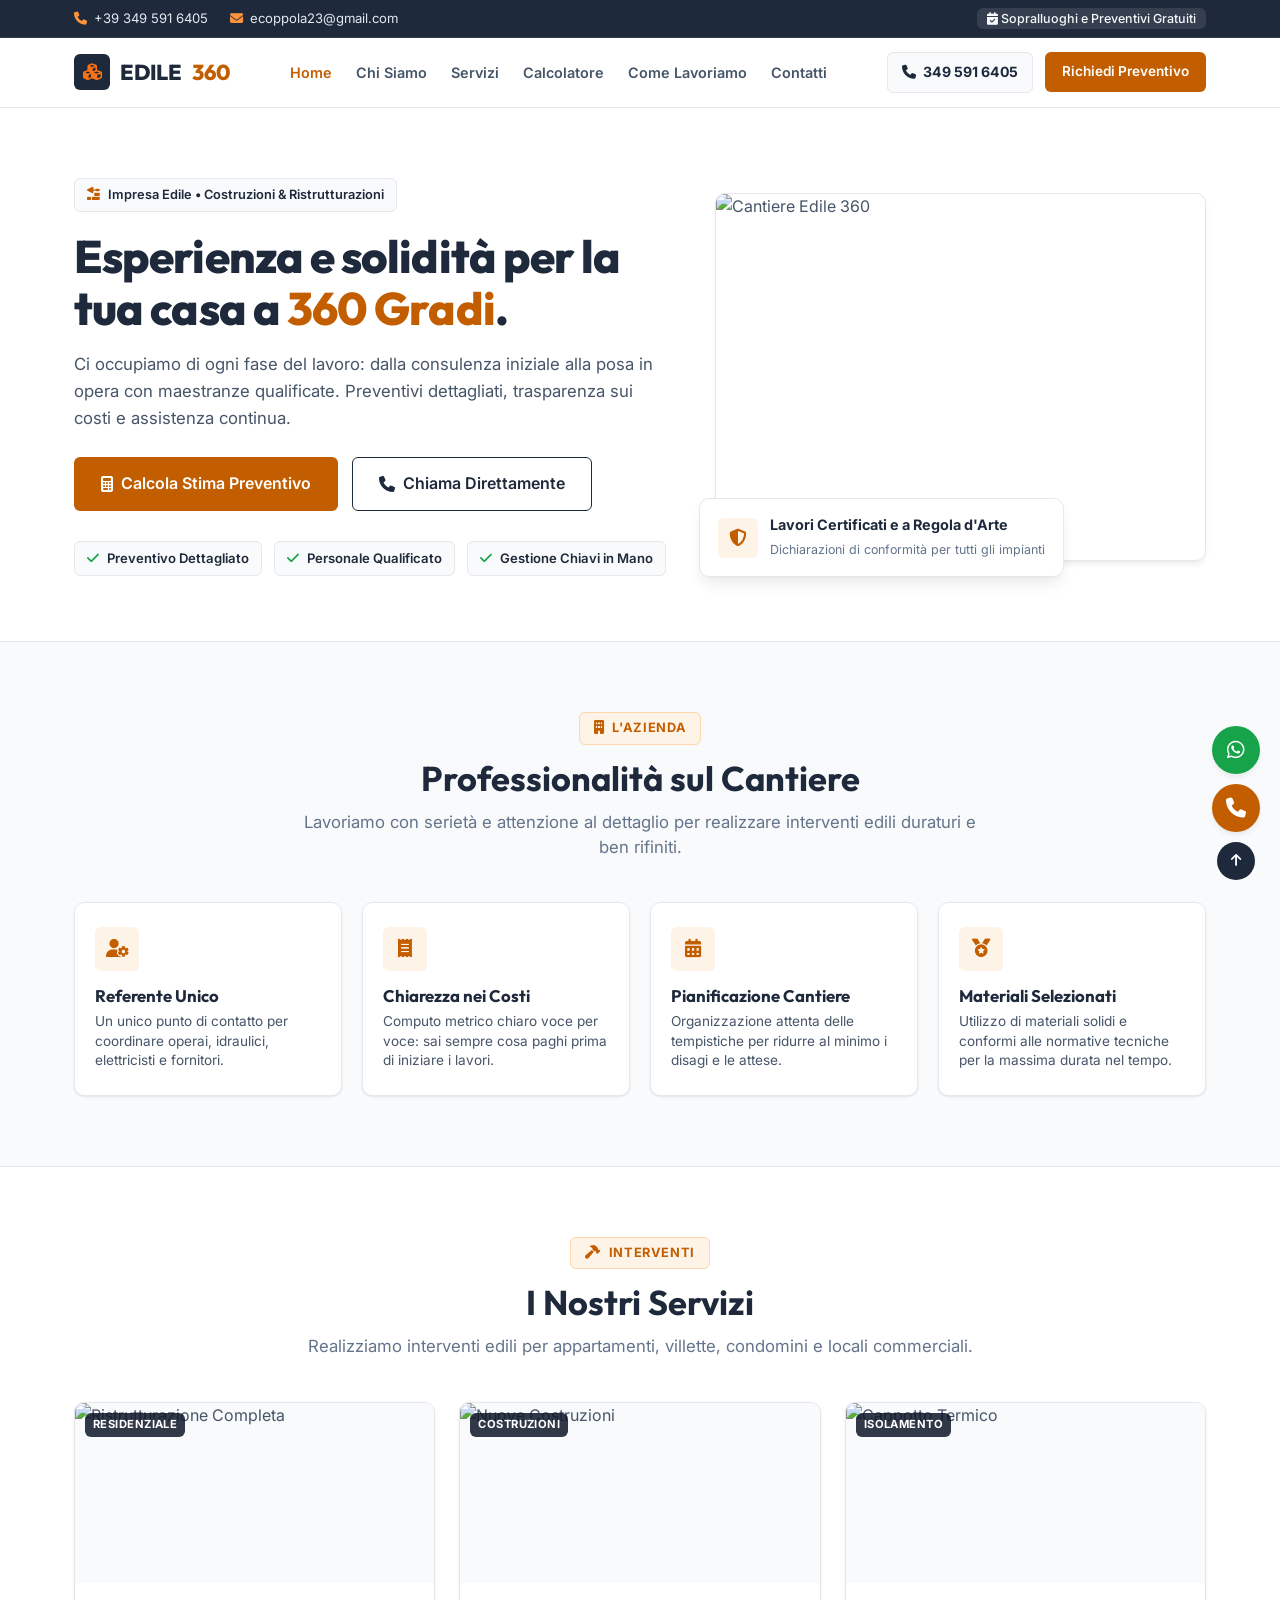
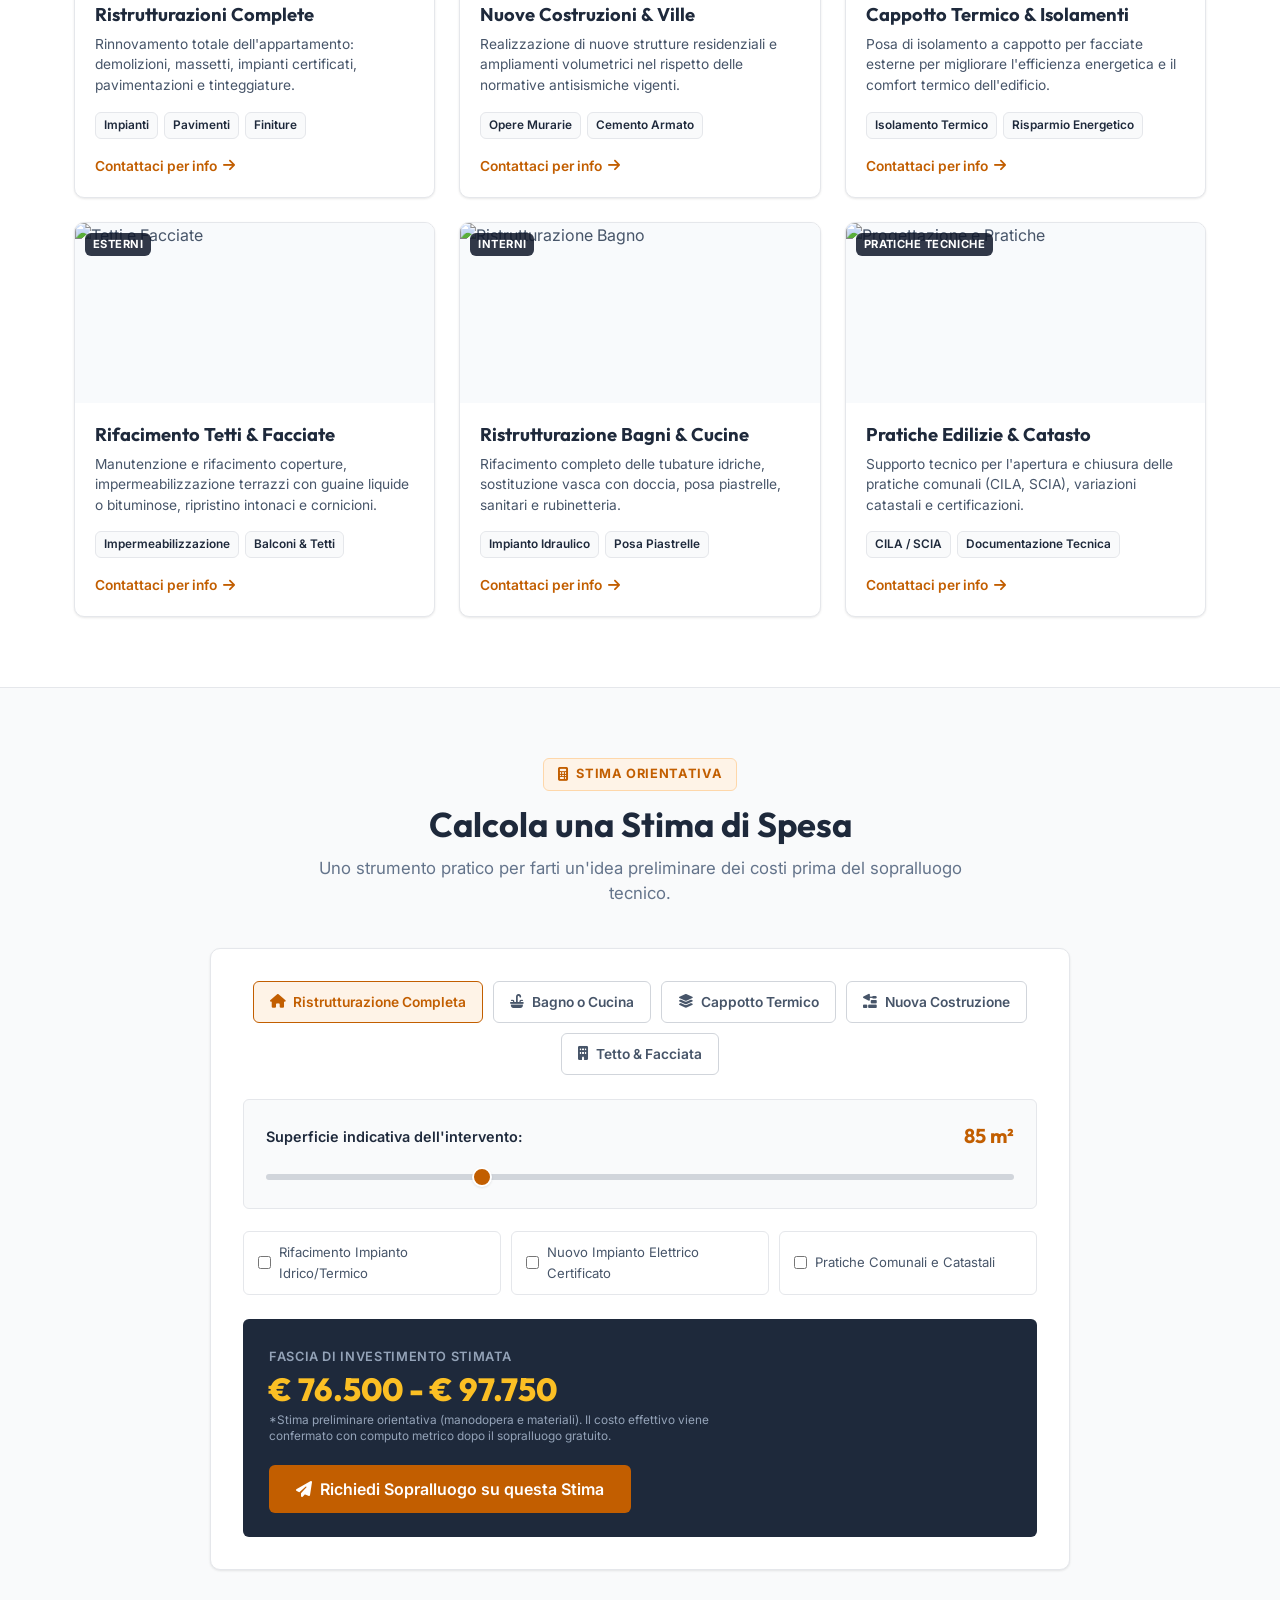
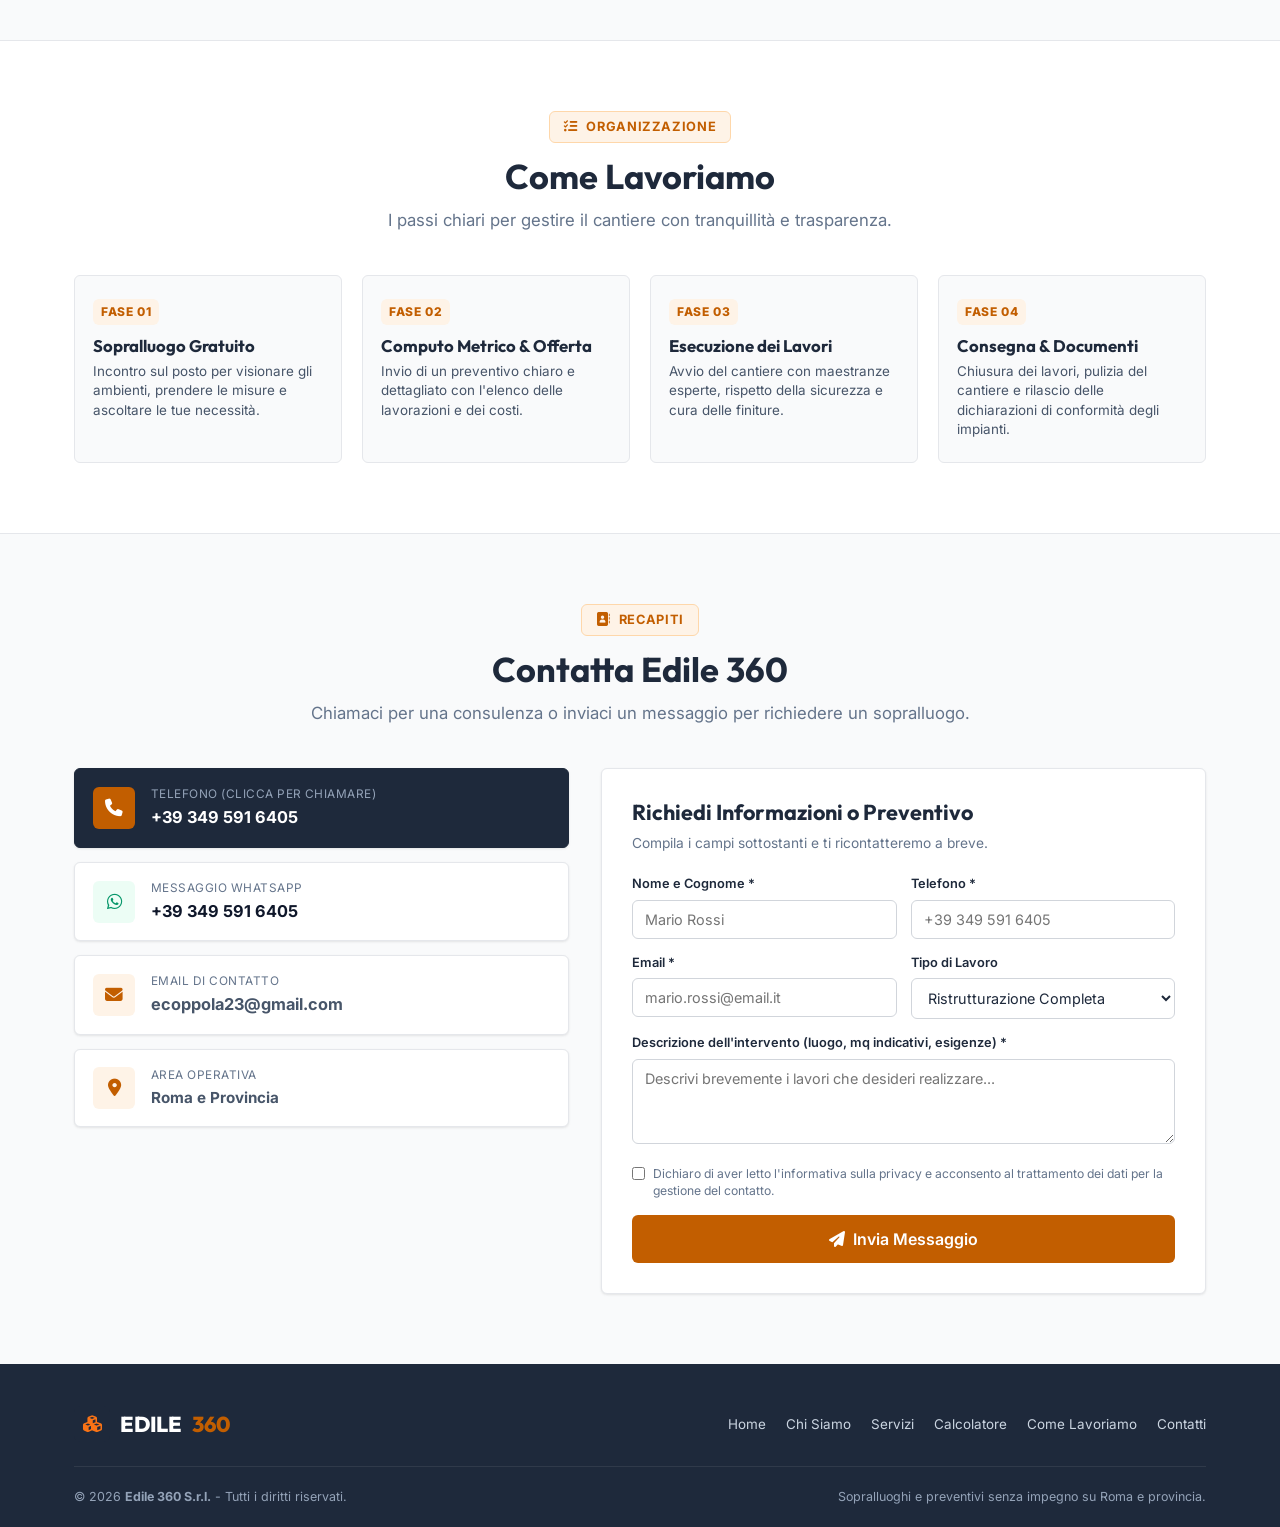
==== index.html @ dd2bc8a7 "feat(ui): update test contacts, streamline sections and ground UI style" ====
<!DOCTYPE html>
<html lang="it">
<head>
  <meta charset="UTF-8">
  <meta name="viewport" content="width=device-width, initial-scale=1.0">
  <title>Edile 360 | Impresa Edile & Ristrutturazioni</title>
  <meta name="description" content="Edile 360 è un'impresa edile specializzata in ristrutturazioni complete, nuove costruzioni ed efficientamento energetico. Preventivi chiari e sopralluoghi gratuiti.">
  <meta name="robots" content="noindex, nofollow">
  
  <!-- Open Graph -->
  <meta property="og:title" content="Edile 360 | Impresa Edile & Ristrutturazioni">
  <meta property="og:description" content="Professionalità, serietà e rispetto dei tempi per la tua casa o azienda.">
  <meta property="og:type" content="website">

  <!-- Google Fonts: Outfit & Inter -->
  <link rel="preconnect" href="https://fonts.googleapis.com">
  <link rel="preconnect" href="https://fonts.gstatic.com" crossorigin>
  <link href="https://fonts.googleapis.com/css2?family=Inter:wght@400;500;600;700&family=Outfit:wght@600;700;800&display=swap" rel="stylesheet">

  <!-- FontAwesome Icons -->
  <link rel="stylesheet" href="https://cdnjs.cloudflare.com/ajax/libs/font-awesome/6.5.1/css/all.min.css">

  <!-- Main Stylesheet -->
  <link rel="stylesheet" href="css/style.css?v=3.0">

  <!-- Favicon -->
  <link rel="icon" href="data:image/svg+xml,<svg xmlns='http://www.w3.org/2000/svg' viewBox='0 0 100 100'><circle cx='50' cy='50' r='48' fill='%231e293b'/><path d='M30 70 L50 25 L70 70 Z' fill='%23b45309'/><circle cx='50' cy='55' r='12' fill='%23ffffff'/></svg>">
</head>
<body>

  <!-- ================= TOP CONTACT BAR ================= -->
  <div class="top-bar">
    <div class="container top-bar-content">
      <div class="top-bar-links">
        <a href="tel:+393495916405" class="top-bar-item">
          <i class="fa-solid fa-phone"></i>
          <span>+39 349 591 6405</span>
        </a>
        <a href="mailto:ecoppola23@gmail.com" class="top-bar-item">
          <i class="fa-solid fa-envelope"></i>
          <span>ecoppola23@gmail.com</span>
        </a>
      </div>
      <div>
        <span class="top-bar-badge">
          <i class="fa-solid fa-calendar-check"></i> Sopralluoghi e Preventivi Gratuiti
        </span>
      </div>
    </div>
  </div>

  <!-- ================= HEADER & NAV ================= -->
  <header class="header">
    <div class="container nav-container">
      <a href="#home" class="logo">
        <div class="logo-badge">
          <i class="fa-solid fa-cubes"></i>
        </div>
        EDILE<span>360</span>
      </a>

      <nav class="nav-menu">
        <a href="#home" class="nav-link active">Home</a>
        <a href="#chi-siamo" class="nav-link">Chi Siamo</a>
        <a href="#servizi" class="nav-link">Servizi</a>
        <a href="#calcolatore" class="nav-link">Calcolatore</a>
        <a href="#processo" class="nav-link">Come Lavoriamo</a>
        <a href="#contatti" class="nav-link">Contatti</a>
      </nav>

      <div class="nav-cta-group">
        <a href="tel:+393495916405" class="nav-phone-chip">
          <i class="fa-solid fa-phone"></i> 349 591 6405
        </a>
        <a href="#contatti" class="btn btn-primary btn-sm">
          Richiedi Preventivo
        </a>
      </div>

      <button class="mobile-toggle" aria-label="Apri Menu">
        <i class="fa-solid fa-bars"></i>
      </button>
    </div>
  </header>

  <main id="home">
    <!-- ================= HERO SECTION ================= -->
    <section class="hero">
      <div class="container">
        <div class="hero-grid">
          <div class="hero-content">
            <div class="hero-tag">
              <i class="fa-solid fa-trowel-bricks"></i>
              <span>Impresa Edile • Costruzioni & Ristrutturazioni</span>
            </div>
            
            <h1 class="hero-title">
              Esperienza e solidità per la tua casa a <span class="highlight">360 Gradi</span>.
            </h1>
            
            <p class="hero-description">
              Ci occupiamo di ogni fase del lavoro: dalla consulenza iniziale alla posa in opera con maestranze qualificate. Preventivi dettagliati, trasparenza sui costi e assistenza continua.
            </p>

            <div class="hero-actions">
              <a href="#calcolatore" class="btn btn-primary btn-lg">
                <i class="fa-solid fa-calculator"></i> Calcola Stima Preventivo
              </a>
              <a href="tel:+393495916405" class="btn btn-outline-dark btn-lg">
                <i class="fa-solid fa-phone"></i> Chiama Direttamente
              </a>
            </div>

            <div class="hero-pills">
              <div class="hero-pill-item">
                <i class="fa-solid fa-check"></i>
                <span>Preventivo Dettagliato</span>
              </div>
              <div class="hero-pill-item">
                <i class="fa-solid fa-check"></i>
                <span>Personale Qualificato</span>
              </div>
              <div class="hero-pill-item">
                <i class="fa-solid fa-check"></i>
                <span>Gestione Chiavi in Mano</span>
              </div>
            </div>
          </div>

          <!-- Hero Image Side -->
          <div class="hero-visual-card">
            <div class="hero-image-wrapper">
              <img src="https://images.unsplash.com/photo-1600585154340-be6161a56a0c?q=80&w=900&auto=format&fit=crop" alt="Cantiere Edile 360" class="hero-image">
            </div>
            <div class="hero-floating-card">
              <div class="floating-icon">
                <i class="fa-solid fa-shield-halved"></i>
              </div>
              <div class="floating-text">
                <strong>Lavori Certificati e a Regola d'Arte</strong>
                <span>Dichiarazioni di conformità per tutti gli impianti</span>
              </div>
            </div>
          </div>
        </div>
      </div>
    </section>

    <!-- ================= CHI SIAMO ================= -->
    <section id="chi-siamo" class="section-padding about">
      <div class="container">
        <div class="section-header">
          <div class="badge-chip"><i class="fa-solid fa-building"></i> L'Azienda</div>
          <h2 class="section-title">Professionalità sul Cantiere</h2>
          <p class="section-subtitle">Lavoriamo con serietà e attenzione al dettaglio per realizzare interventi edili duraturi e ben rifiniti.</p>
        </div>

        <div class="about-features-grid">
          <div class="about-pill-card">
            <div class="about-pill-icon">
              <i class="fa-solid fa-user-gear"></i>
            </div>
            <h3>Referente Unico</h3>
            <p>Un unico punto di contatto per coordinare operai, idraulici, elettricisti e fornitori.</p>
          </div>

          <div class="about-pill-card">
            <div class="about-pill-icon">
              <i class="fa-solid fa-receipt"></i>
            </div>
            <h3>Chiarezza nei Costi</h3>
            <p>Computo metrico chiaro voce per voce: sai sempre cosa paghi prima di iniziare i lavori.</p>
          </div>

          <div class="about-pill-card">
            <div class="about-pill-icon">
              <i class="fa-solid fa-calendar-days"></i>
            </div>
            <h3>Pianificazione Cantiere</h3>
            <p>Organizzazione attenta delle tempistiche per ridurre al minimo i disagi e le attese.</p>
          </div>

          <div class="about-pill-card">
            <div class="about-pill-icon">
              <i class="fa-solid fa-medal"></i>
            </div>
            <h3>Materiali Selezionati</h3>
            <p>Utilizzo di materiali solidi e conformi alle normative tecniche per la massima durata nel tempo.</p>
          </div>
        </div>
      </div>
    </section>

    <!-- ================= SERVICES ================= -->
    <section id="servizi" class="section-padding services">
      <div class="container">
        <div class="section-header">
          <div class="badge-chip"><i class="fa-solid fa-hammer"></i> Interventi</div>
          <h2 class="section-title">I Nostri Servizi</h2>
          <p class="section-subtitle">Realizziamo interventi edili per appartamenti, villette, condomini e locali commerciali.</p>
        </div>

        <div class="services-grid">
          <!-- 1 -->
          <div class="service-card-fresh">
            <div class="service-card-image">
              <img src="https://images.unsplash.com/photo-1600585154340-be6161a56a0c?q=80&w=700&auto=format&fit=crop" alt="Ristrutturazione Completa">
              <span class="service-chip-floating">Residenziale</span>
            </div>
            <div class="service-card-body">
              <div>
                <h3>Ristrutturazioni Complete</h3>
                <p>Rinnovamento totale dell'appartamento: demolizioni, massetti, impianti certificati, pavimentazioni e tinteggiature.</p>
                <div class="service-tags-row">
                  <span class="service-mini-tag">Impianti</span>
                  <span class="service-mini-tag">Pavimenti</span>
                  <span class="service-mini-tag">Finiture</span>
                </div>
              </div>
              <a href="#contatti" class="service-action-link">Contattaci per info <i class="fa-solid fa-arrow-right"></i></a>
            </div>
          </div>

          <!-- 2 -->
          <div class="service-card-fresh">
            <div class="service-card-image">
              <img src="https://images.unsplash.com/photo-1541888946425-d0fbb18086f6?q=80&w=700&auto=format&fit=crop" alt="Nuove Costruzioni">
              <span class="service-chip-floating">Costruzioni</span>
            </div>
            <div class="service-card-body">
              <div>
                <h3>Nuove Costruzioni & Ville</h3>
                <p>Realizzazione di nuove strutture residenziali e ampliamenti volumetrici nel rispetto delle normative antisismiche vigenti.</p>
                <div class="service-tags-row">
                  <span class="service-mini-tag">Opere Murarie</span>
                  <span class="service-mini-tag">Cemento Armato</span>
                </div>
              </div>
              <a href="#contatti" class="service-action-link">Contattaci per info <i class="fa-solid fa-arrow-right"></i></a>
            </div>
          </div>

          <!-- 3 -->
          <div class="service-card-fresh">
            <div class="service-card-image">
              <img src="https://images.unsplash.com/photo-1513694203232-719a280e022f?q=80&w=700&auto=format&fit=crop" alt="Cappotto Termico">
              <span class="service-chip-floating">Isolamento</span>
            </div>
            <div class="service-card-body">
              <div>
                <h3>Cappotto Termico & Isolamenti</h3>
                <p>Posa di isolamento a cappotto per facciate esterne per migliorare l'efficienza energetica e il comfort termico dell'edificio.</p>
                <div class="service-tags-row">
                  <span class="service-mini-tag">Isolamento Termico</span>
                  <span class="service-mini-tag">Risparmio Energetico</span>
                </div>
              </div>
              <a href="#contatti" class="service-action-link">Contattaci per info <i class="fa-solid fa-arrow-right"></i></a>
            </div>
          </div>

          <!-- 4 -->
          <div class="service-card-fresh">
            <div class="service-card-image">
              <img src="https://images.unsplash.com/photo-1628744448840-55bdb2497bd4?q=80&w=700&auto=format&fit=crop" alt="Tetti e Facciate">
              <span class="service-chip-floating">Esterni</span>
            </div>
            <div class="service-card-body">
              <div>
                <h3>Rifacimento Tetti & Facciate</h3>
                <p>Manutenzione e rifacimento coperture, impermeabilizzazione terrazzi con guaine liquide o bituminose, ripristino intonaci e cornicioni.</p>
                <div class="service-tags-row">
                  <span class="service-mini-tag">Impermeabilizzazione</span>
                  <span class="service-mini-tag">Balconi & Tetti</span>
                </div>
              </div>
              <a href="#contatti" class="service-action-link">Contattaci per info <i class="fa-solid fa-arrow-right"></i></a>
            </div>
          </div>

          <!-- 5 -->
          <div class="service-card-fresh">
            <div class="service-card-image">
              <img src="https://images.unsplash.com/photo-1584622650111-993a426fbf0a?q=80&w=700&auto=format&fit=crop" alt="Ristrutturazione Bagno">
              <span class="service-chip-floating">Interni</span>
            </div>
            <div class="service-card-body">
              <div>
                <h3>Ristrutturazione Bagni & Cucine</h3>
                <p>Rifacimento completo delle tubature idriche, sostituzione vasca con doccia, posa piastrelle, sanitari e rubinetteria.</p>
                <div class="service-tags-row">
                  <span class="service-mini-tag">Impianto Idraulico</span>
                  <span class="service-mini-tag">Posa Piastrelle</span>
                </div>
              </div>
              <a href="#contatti" class="service-action-link">Contattaci per info <i class="fa-solid fa-arrow-right"></i></a>
            </div>
          </div>

          <!-- 6 -->
          <div class="service-card-fresh">
            <div class="service-card-image">
              <img src="https://images.unsplash.com/photo-1503387762-592deb58ef4e?q=80&w=700&auto=format&fit=crop" alt="Progettazione e Pratiche">
              <span class="service-chip-floating">Pratiche Tecniche</span>
            </div>
            <div class="service-card-body">
              <div>
                <h3>Pratiche Edilizie & Catasto</h3>
                <p>Supporto tecnico per l'apertura e chiusura delle pratiche comunali (CILA, SCIA), variazioni catastali e certificazioni.</p>
                <div class="service-tags-row">
                  <span class="service-mini-tag">CILA / SCIA</span>
                  <span class="service-mini-tag">Documentazione Tecnica</span>
                </div>
              </div>
              <a href="#contatti" class="service-action-link">Contattaci per info <i class="fa-solid fa-arrow-right"></i></a>
            </div>
          </div>
        </div>
      </div>
    </section>

    <!-- ================= CALCULATOR ================= -->
    <section id="calcolatore" class="section-padding calculator-section">
      <div class="container">
        <div class="section-header">
          <div class="badge-chip"><i class="fa-solid fa-calculator"></i> Stima Orientativa</div>
          <h2 class="section-title">Calcola una Stima di Spesa</h2>
          <p class="section-subtitle">Uno strumento pratico per farti un'idea preliminare dei costi prima del sopralluogo tecnico.</p>
        </div>

        <div class="calc-fresh-container">
          <!-- Type of project -->
          <div class="calc-options-pills">
            <label class="calc-pill-label selected">
              <input type="radio" name="calc-service" value="ristrutturazione-totale" checked>
              <i class="fa-solid fa-house"></i> Ristrutturazione Completa
            </label>
            <label class="calc-pill-label">
              <input type="radio" name="calc-service" value="bagno-cucina">
              <i class="fa-solid fa-sink"></i> Bagno o Cucina
            </label>
            <label class="calc-pill-label">
              <input type="radio" name="calc-service" value="cappotto-termico">
              <i class="fa-solid fa-layer-group"></i> Cappotto Termico
            </label>
            <label class="calc-pill-label">
              <input type="radio" name="calc-service" value="nuova-costruzione">
              <i class="fa-solid fa-trowel-bricks"></i> Nuova Costruzione
            </label>
            <label class="calc-pill-label">
              <input type="radio" name="calc-service" value="tetto-facciata">
              <i class="fa-solid fa-building"></i> Tetto & Facciata
            </label>
          </div>

          <!-- Mq Slider -->
          <div class="calc-slider-card">
            <div class="calc-slider-top">
              <span>Superficie indicativa dell'intervento:</span>
              <strong id="mq-value">85 m²</strong>
            </div>
            <input type="range" id="calc-mq" class="range-slider" min="20" max="250" value="85" step="5">
          </div>

          <!-- Extra Options -->
          <div class="calc-extras-bar">
            <label class="calc-extra-chip">
              <input type="checkbox" class="calc-extra-checkbox" data-cost="2500">
              <span>Rifacimento Impianto Idrico/Termico</span>
            </label>
            <label class="calc-extra-chip">
              <input type="checkbox" class="calc-extra-checkbox" data-cost="2000">
              <span>Nuovo Impianto Elettrico Certificato</span>
            </label>
            <label class="calc-extra-chip">
              <input type="checkbox" class="calc-extra-checkbox" data-cost="1500">
              <span>Pratiche Comunali e Catastali</span>
            </label>
          </div>

          <!-- Result Bar -->
          <div class="calc-estimate-result-box">
            <div class="calc-estimate-left">
              <span class="est-label">Fascia di investimento stimata</span>
              <div class="est-price" id="calc-price-result">€ 76.500 - € 97.750</div>
              <span class="est-sub">*Stima preliminare orientativa (manodopera e materiali). Il costo effettivo viene confermato con computo metrico dopo il sopralluogo gratuito.</span>
            </div>
            <button id="calc-apply-btn" class="btn btn-primary btn-lg">
              <i class="fa-solid fa-paper-plane"></i> Richiedi Sopralluogo su questa Stima
            </button>
          </div>
        </div>
      </div>
    </section>

    <!-- ================= COME LAVORIAMO ================= -->
    <section id="processo" class="section-padding process-compact">
      <div class="container">
        <div class="section-header">
          <div class="badge-chip"><i class="fa-solid fa-list-check"></i> Organizzazione</div>
          <h2 class="section-title">Come Lavoriamo</h2>
          <p class="section-subtitle">I passi chiari per gestire il cantiere con tranquillità e trasparenza.</p>
        </div>

        <div class="process-steps-row">
          <div class="step-card">
            <span class="step-number-badge">Fase 01</span>
            <h4>Sopralluogo Gratuito</h4>
            <p>Incontro sul posto per visionare gli ambienti, prendere le misure e ascoltare le tue necessità.</p>
          </div>

          <div class="step-card">
            <span class="step-number-badge">Fase 02</span>
            <h4>Computo Metrico & Offerta</h4>
            <p>Invio di un preventivo chiaro e dettagliato con l'elenco delle lavorazioni e dei costi.</p>
          </div>

          <div class="step-card">
            <span class="step-number-badge">Fase 03</span>
            <h4>Esecuzione dei Lavori</h4>
            <p>Avvio del cantiere con maestranze esperte, rispetto della sicurezza e cura delle finiture.</p>
          </div>

          <div class="step-card">
            <span class="step-number-badge">Fase 04</span>
            <h4>Consegna & Documenti</h4>
            <p>Chiusura dei lavori, pulizia del cantiere e rilascio delle dichiarazioni di conformità degli impianti.</p>
          </div>
        </div>
      </div>
    </section>

    <!-- ================= CONTACT SECTION ================= -->
    <section id="contatti" class="section-padding contact-section">
      <div class="container">
        <div class="section-header">
          <div class="badge-chip"><i class="fa-solid fa-address-book"></i> Recapiti</div>
          <h2 class="section-title">Contatta Edile 360</h2>
          <p class="section-subtitle">Chiamaci per una consulenza o inviaci un messaggio per richiedere un sopralluogo.</p>
        </div>

        <div class="contact-layout-fresh">
          <!-- Fast Actions -->
          <div class="contact-fast-cards">
            <!-- Call -->
            <a href="tel:+393495916405" class="fast-card featured-call">
              <div class="fast-card-icon">
                <i class="fa-solid fa-phone"></i>
              </div>
              <div class="fast-card-info">
                <span class="label">Telefono (Clicca per chiamare)</span>
                <span class="val">+39 349 591 6405</span>
              </div>
            </a>

            <!-- WhatsApp -->
            <a href="https://wa.me/393495916405?text=Salve%20Edile%20360,%20vorrei%20informazioni%20per%20un%20preventivo" target="_blank" rel="noopener" class="fast-card">
              <div class="fast-card-icon" style="background: #ecfdf5; color: #059669;">
                <i class="fa-brands fa-whatsapp"></i>
              </div>
              <div class="fast-card-info">
                <span class="label">Messaggio WhatsApp</span>
                <span class="val" style="color: #0f172a;">+39 349 591 6405</span>
              </div>
            </a>

            <!-- Email -->
            <a href="mailto:ecoppola23@gmail.com" class="fast-card">
              <div class="fast-card-icon">
                <i class="fa-solid fa-envelope"></i>
              </div>
              <div class="fast-card-info">
                <span class="label">Email di Contatto</span>
                <span class="val">ecoppola23@gmail.com</span>
              </div>
            </a>

            <!-- Location -->
            <div class="fast-card">
              <div class="fast-card-icon">
                <i class="fa-solid fa-location-dot"></i>
              </div>
              <div class="fast-card-info">
                <span class="label">Area Operativa</span>
                <span class="val" style="font-size: 0.95rem;">Roma e Provincia</span>
              </div>
            </div>
          </div>

          <!-- Clean Form -->
          <div class="contact-form-fresh">
            <h3>Richiedi Informazioni o Preventivo</h3>
            <p>Compila i campi sottostanti e ti ricontatteremo a breve.</p>

            <form id="main-contact-form">
              <div class="form-row-2">
                <div class="form-group-clean">
                  <label for="contact-name">Nome e Cognome *</label>
                  <input type="text" id="contact-name" class="form-input-clean" placeholder="Mario Rossi" required>
                </div>
                <div class="form-group-clean">
                  <label for="contact-phone">Telefono *</label>
                  <input type="tel" id="contact-phone" class="form-input-clean" placeholder="+39 349 591 6405" required>
                </div>
              </div>

              <div class="form-row-2">
                <div class="form-group-clean">
                  <label for="contact-email">Email *</label>
                  <input type="email" id="contact-email" class="form-input-clean" placeholder="mario.rossi@email.it" required>
                </div>
                <div class="form-group-clean">
                  <label for="contact-service">Tipo di Lavoro</label>
                  <select id="contact-service" class="form-input-clean">
                    <option value="Ristrutturazione Completa">Ristrutturazione Completa</option>
                    <option value="Nuova Costruzione">Nuova Costruzione / Villa</option>
                    <option value="Cappotto Termico">Cappotto Termico</option>
                    <option value="Tetto e Facciata">Tetto e Facciata</option>
                    <option value="Bagno o Cucina">Bagno o Cucina</option>
                    <option value="Altro">Altro Intervento</option>
                  </select>
                </div>
              </div>

              <div class="form-group-clean">
                <label for="contact-message">Descrizione dell'intervento (luogo, mq indicativi, esigenze) *</label>
                <textarea id="contact-message" class="form-input-clean" rows="3" placeholder="Descrivi brevemente i lavori che desideri realizzare..." required></textarea>
              </div>

              <label class="privacy-check-label">
                <input type="checkbox" id="contact-privacy" required>
                <span>Dichiaro di aver letto l'informativa sulla privacy e acconsento al trattamento dei dati per la gestione del contatto.</span>
              </label>

              <button type="submit" class="btn btn-primary btn-lg btn-block">
                <i class="fa-solid fa-paper-plane"></i> Invia Messaggio
              </button>
            </form>
          </div>
        </div>
      </div>
    </section>
  </main>

  <!-- ================= FOOTER ================= -->
  <footer class="footer-fresh">
    <div class="container">
      <div class="footer-top-row">
        <a href="#home" class="logo" style="color: #ffffff;">
          <div class="logo-badge">
            <i class="fa-solid fa-cubes"></i>
          </div>
          EDILE<span>360</span>
        </a>

        <div class="footer-nav-links">
          <a href="#home">Home</a>
          <a href="#chi-siamo">Chi Siamo</a>
          <a href="#servizi">Servizi</a>
          <a href="#calcolatore">Calcolatore</a>
          <a href="#processo">Come Lavoriamo</a>
          <a href="#contatti">Contatti</a>
        </div>
      </div>

      <div class="footer-bottom-row">
        <span>&copy; 2026 <strong>Edile 360 S.r.l.</strong> - Tutti i diritti riservati.</span>
        <span>Sopralluoghi e preventivi senza impegno su Roma e provincia.</span>
      </div>
    </div>
  </footer>

  <!-- ================= FLOATING ACTION BUTTONS ================= -->
  <div class="floating-actions">
    <a href="https://wa.me/393495916405?text=Salve%20Edile%20360,%20vorrei%20richiedere%20un%20preventivo" target="_blank" rel="noopener" class="floating-btn floating-whatsapp" title="Contattaci su WhatsApp">
      <i class="fa-brands fa-whatsapp"></i>
    </a>
    <a href="tel:+393495916405" class="floating-btn floating-phone" title="Chiama Ora">
      <i class="fa-solid fa-phone"></i>
    </a>
    <button class="scroll-to-top" title="Torna in cima" aria-label="Torna in cima">
      <i class="fa-solid fa-arrow-up"></i>
    </button>
  </div>

  <!-- Toast Notification -->
  <div id="toast-notification" class="toast-notification">
    <i class="fa-solid fa-circle-check toast-icon"></i>
    <span class="toast-text">Richiesta inviata con successo!</span>
  </div>

  <!-- Main JS -->
  <script src="js/main.js?v=3.0"></script>
</body>
</html>
---- css/style.css ----
/* ==========================================================================
   EDILE 360 - AUTENTICO, SOLIDO & PROFESSIONALE (IMPRESA EDILE)
   ========================================================================== */

/* --- VARIABILI & TEMA CONCRETO --- */
:root {
  --primary: #c25e00; /* Terracotta / Arancio mattone edile solido */
  --primary-hover: #9a4900;
  --primary-light: #fef3e7;
  --primary-border: #fed7aa;

  --secondary: #1e293b; /* Antracite / Grafite profondo */
  --secondary-light: #334155;
  --secondary-subtle: #f8fafc;

  --bg-page: #f9fafb; /* Fondo grigio chiaro architettonico caldo */
  --bg-card: #ffffff;

  --border-light: #e5e7eb;
  --border-medium: #d1d5db;

  --text-main: #0f172a;
  --text-body: #475569;
  --text-muted: #64748b;
  --text-white: #ffffff;

  --shadow-sm: 0 1px 3px rgba(0, 0, 0, 0.06), 0 1px 2px rgba(0, 0, 0, 0.04);
  --shadow-md: 0 4px 6px -1px rgba(0, 0, 0, 0.07), 0 2px 4px -2px rgba(0, 0, 0, 0.04);
  --shadow-lg: 0 10px 15px -3px rgba(0, 0, 0, 0.08), 0 4px 6px -4px rgba(0, 0, 0, 0.03);

  --radius-sm: 6px;
  --radius-md: 10px;
  --radius-lg: 14px;
  --radius-full: 9999px;

  --transition-fast: 0.15s ease-in-out;
  --transition-normal: 0.25s ease-in-out;

  --font-heading: 'Outfit', -apple-system, BlinkMacSystemFont, 'Segoe UI', sans-serif;
  --font-body: 'Inter', -apple-system, BlinkMacSystemFont, 'Segoe UI', sans-serif;
}

/* --- RESET & BASE --- */
*, *::before, *::after {
  margin: 0;
  padding: 0;
  box-sizing: border-box;
  -webkit-tap-highlight-color: transparent;
}

html {
  scroll-behavior: smooth;
  font-size: 16px;
}

body {
  font-family: var(--font-body);
  color: var(--text-body);
  background-color: var(--bg-page);
  line-height: 1.6;
  overflow-x: hidden;
  -webkit-font-smoothing: antialiased;
}

img {
  max-width: 100%;
  height: auto;
  display: block;
}

a {
  text-decoration: none;
  color: inherit;
  transition: all var(--transition-fast);
}

ul {
  list-style: none;
}

button, input, select, textarea {
  font-family: inherit;
  font-size: inherit;
}

.container {
  width: 100%;
  max-width: 1180px;
  margin: 0 auto;
  padding: 0 24px;
}

.section-padding {
  padding: 70px 0;
}

/* --- TIPOGRAFIA SOLIDA --- */
h1, h2, h3, h4, h5, h6 {
  font-family: var(--font-heading);
  font-weight: 700;
  color: var(--secondary);
  line-height: 1.25;
}

.section-header {
  text-align: center;
  max-width: 680px;
  margin: 0 auto 42px;
}

.badge-chip {
  display: inline-flex;
  align-items: center;
  gap: 8px;
  padding: 5px 14px;
  background: var(--primary-light);
  color: var(--primary);
  font-size: 0.8rem;
  font-weight: 700;
  letter-spacing: 0.05em;
  text-transform: uppercase;
  border-radius: var(--radius-sm);
  border: 1px solid var(--primary-border);
  margin-bottom: 12px;
}

.badge-chip i {
  font-size: 0.85rem;
}

.section-title {
  font-size: 2.15rem;
  margin-bottom: 10px;
  color: var(--secondary);
}

.section-subtitle {
  font-size: 1.05rem;
  color: var(--text-muted);
  line-height: 1.5;
}

.highlight {
  color: var(--primary);
}

/* --- PULSANTI SANI E CONCRETI --- */
.btn {
  display: inline-flex;
  align-items: center;
  justify-content: center;
  gap: 8px;
  padding: 12px 22px;
  font-size: 0.95rem;
  font-weight: 600;
  border-radius: var(--radius-sm);
  border: 1px solid transparent;
  cursor: pointer;
  transition: all var(--transition-fast);
}

.btn-primary {
  background-color: var(--primary);
  color: #ffffff;
}

.btn-primary:hover {
  background-color: var(--primary-hover);
  color: #ffffff;
}

.btn-outline-dark {
  background-color: transparent;
  color: var(--secondary);
  border-color: var(--secondary);
}

.btn-outline-dark:hover {
  background-color: var(--secondary);
  color: #ffffff;
}

.btn-sm {
  padding: 8px 16px;
  font-size: 0.85rem;
}

.btn-lg {
  padding: 13px 26px;
  font-size: 1rem;
}

.btn-block {
  width: 100%;
}

/* ==========================================================================
   TOP BAR & HEADER
   ========================================================================== */
.top-bar {
  background-color: var(--secondary);
  color: #cbd5e1;
  font-size: 0.82rem;
  padding: 8px 0;
  border-bottom: 1px solid rgba(255, 255, 255, 0.08);
}

.top-bar-content {
  display: flex;
  justify-content: space-between;
  align-items: center;
  flex-wrap: wrap;
  gap: 12px;
}

.top-bar-links {
  display: flex;
  align-items: center;
  gap: 22px;
}

.top-bar-item {
  display: inline-flex;
  align-items: center;
  gap: 7px;
  color: #e2e8f0;
}

.top-bar-item i {
  color: #fb923c;
}

.top-bar-item:hover {
  color: #ffffff;
}

.top-bar-badge {
  background: rgba(255, 255, 255, 0.1);
  color: #f8fafc;
  padding: 3px 10px;
  border-radius: var(--radius-sm);
  font-weight: 500;
  font-size: 0.78rem;
}

/* Header */
.header {
  position: sticky;
  top: 0;
  left: 0;
  width: 100%;
  background: #ffffff;
  border-bottom: 1px solid var(--border-light);
  z-index: 1000;
  transition: box-shadow var(--transition-fast);
}

.header.scrolled {
  box-shadow: var(--shadow-md);
}

.nav-container {
  display: flex;
  align-items: center;
  justify-content: space-between;
  padding: 14px 24px;
}

/* Logo */
.logo {
  display: flex;
  align-items: center;
  gap: 10px;
  font-family: var(--font-heading);
  font-size: 1.35rem;
  font-weight: 800;
  color: var(--secondary);
  letter-spacing: -0.01em;
}

.logo-badge {
  width: 36px;
  height: 36px;
  background-color: var(--secondary);
  border-radius: var(--radius-sm);
  display: flex;
  align-items: center;
  justify-content: center;
  color: #f97316;
  font-size: 1.05rem;
}

.logo span {
  color: var(--primary);
}

/* Nav Menu */
.nav-menu {
  display: flex;
  align-items: center;
  gap: 24px;
}

.nav-link {
  font-weight: 600;
  color: var(--text-body);
  font-size: 0.9rem;
  padding: 6px 0;
  position: relative;
}

.nav-link:hover, .nav-link.active {
  color: var(--primary);
}

.nav-cta-group {
  display: flex;
  align-items: center;
  gap: 12px;
}

.nav-phone-chip {
  display: flex;
  align-items: center;
  gap: 7px;
  padding: 8px 14px;
  background: var(--secondary-subtle);
  color: var(--secondary);
  border-radius: var(--radius-sm);
  font-size: 0.88rem;
  font-weight: 700;
  border: 1px solid var(--border-light);
}

.nav-phone-chip:hover {
  background: var(--primary-light);
  color: var(--primary);
  border-color: var(--primary-border);
}

.mobile-toggle {
  display: none;
  background: none;
  border: none;
  font-size: 1.4rem;
  color: var(--secondary);
  cursor: pointer;
  padding: 6px;
}

/* ==========================================================================
   HERO SECTION
   ========================================================================== */
.hero {
  position: relative;
  padding: 70px 0 65px;
  background-color: #ffffff;
  border-bottom: 1px solid var(--border-light);
}

.hero-grid {
  display: grid;
  grid-template-columns: 1.1fr 0.9fr;
  gap: 40px;
  align-items: center;
}

.hero-tag {
  display: inline-flex;
  align-items: center;
  gap: 8px;
  background: var(--secondary-subtle);
  padding: 6px 12px;
  border-radius: var(--radius-sm);
  font-size: 0.8rem;
  font-weight: 600;
  color: var(--secondary);
  border: 1px solid var(--border-light);
  margin-bottom: 18px;
}

.hero-tag i {
  color: var(--primary);
}

.hero-title {
  font-size: 2.85rem;
  font-weight: 800;
  letter-spacing: -0.02em;
  margin-bottom: 16px;
  color: var(--secondary);
  line-height: 1.15;
}

.hero-description {
  font-size: 1.05rem;
  color: var(--text-body);
  margin-bottom: 26px;
  line-height: 1.6;
}

.hero-actions {
  display: flex;
  align-items: center;
  gap: 14px;
  flex-wrap: wrap;
  margin-bottom: 30px;
}

/* Hero Key Metric Chips */
.hero-pills {
  display: flex;
  align-items: center;
  gap: 12px;
  flex-wrap: wrap;
}

.hero-pill-item {
  display: flex;
  align-items: center;
  gap: 8px;
  background: var(--bg-page);
  padding: 6px 12px;
  border-radius: var(--radius-sm);
  border: 1px solid var(--border-light);
  font-size: 0.82rem;
  font-weight: 600;
  color: var(--secondary);
}

.hero-pill-item i {
  color: #16a34a;
  font-size: 0.85rem;
}

/* Hero Visual Side */
.hero-visual-card {
  position: relative;
}

.hero-image-wrapper {
  position: relative;
  border-radius: var(--radius-md);
  overflow: hidden;
  box-shadow: var(--shadow-md);
  border: 1px solid var(--border-light);
  aspect-ratio: 4 / 3;
}

.hero-image {
  width: 100%;
  height: 100%;
  object-fit: cover;
}

.hero-floating-card {
  position: absolute;
  bottom: -16px;
  left: -16px;
  background: #ffffff;
  padding: 14px 18px;
  border-radius: var(--radius-md);
  box-shadow: var(--shadow-lg);
  border: 1px solid var(--border-light);
  display: flex;
  align-items: center;
  gap: 12px;
}

.floating-icon {
  width: 40px;
  height: 40px;
  border-radius: var(--radius-sm);
  background: var(--primary-light);
  color: var(--primary);
  display: flex;
  align-items: center;
  justify-content: center;
  font-size: 1.1rem;
  flex-shrink: 0;
}

.floating-text strong {
  display: block;
  font-size: 0.9rem;
  color: var(--secondary);
}

.floating-text span {
  font-size: 0.78rem;
  color: var(--text-muted);
}

/* ==========================================================================
   CHI SIAMO
   ========================================================================== */
.about {
  background-color: var(--bg-page);
}

.about-features-grid {
  display: grid;
  grid-template-columns: repeat(4, 1fr);
  gap: 20px;
}

.about-pill-card {
  background: #ffffff;
  padding: 24px 20px;
  border-radius: var(--radius-md);
  border: 1px solid var(--border-light);
  box-shadow: var(--shadow-sm);
  transition: border-color var(--transition-fast);
}

.about-pill-card:hover {
  border-color: var(--primary);
}

.about-pill-icon {
  width: 44px;
  height: 44px;
  border-radius: var(--radius-sm);
  background: var(--primary-light);
  color: var(--primary);
  display: flex;
  align-items: center;
  justify-content: center;
  font-size: 1.15rem;
  margin-bottom: 14px;
}

.about-pill-card h3 {
  font-size: 1.05rem;
  margin-bottom: 6px;
  color: var(--secondary);
}

.about-pill-card p {
  font-size: 0.85rem;
  color: var(--text-body);
  line-height: 1.45;
}

/* ==========================================================================
   SERVICES
   ========================================================================== */
.services {
  background-color: #ffffff;
  border-top: 1px solid var(--border-light);
  border-bottom: 1px solid var(--border-light);
}

.services-grid {
  display: grid;
  grid-template-columns: repeat(3, 1fr);
  gap: 24px;
}

.service-card-fresh {
  background: #ffffff;
  border-radius: var(--radius-md);
  overflow: hidden;
  border: 1px solid var(--border-light);
  box-shadow: var(--shadow-sm);
  display: flex;
  flex-direction: column;
  transition: border-color var(--transition-fast), box-shadow var(--transition-fast);
}

.service-card-fresh:hover {
  border-color: var(--primary-border);
  box-shadow: var(--shadow-md);
}

.service-card-image {
  height: 180px;
  position: relative;
  overflow: hidden;
  background-color: var(--secondary-subtle);
}

.service-card-image img {
  width: 100%;
  height: 100%;
  object-fit: cover;
}

.service-chip-floating {
  position: absolute;
  top: 10px;
  left: 10px;
  background: rgba(15, 23, 42, 0.85);
  color: #ffffff;
  font-size: 0.7rem;
  font-weight: 700;
  padding: 3px 8px;
  border-radius: var(--radius-sm);
  letter-spacing: 0.04em;
  text-transform: uppercase;
}

.service-card-body {
  padding: 20px;
  flex-grow: 1;
  display: flex;
  flex-direction: column;
  justify-content: space-between;
}

.service-card-body h3 {
  font-size: 1.15rem;
  margin-bottom: 8px;
  color: var(--secondary);
}

.service-card-body p {
  font-size: 0.86rem;
  color: var(--text-body);
  line-height: 1.5;
  margin-bottom: 16px;
}

.service-tags-row {
  display: flex;
  flex-wrap: wrap;
  gap: 6px;
  margin-bottom: 16px;
}

.service-mini-tag {
  background: var(--bg-page);
  color: var(--secondary);
  font-size: 0.74rem;
  font-weight: 600;
  padding: 3px 8px;
  border-radius: var(--radius-sm);
  border: 1px solid var(--border-light);
}

.service-action-link {
  font-size: 0.86rem;
  font-weight: 600;
  color: var(--primary);
  display: inline-flex;
  align-items: center;
  gap: 6px;
}

.service-action-link:hover {
  color: var(--primary-hover);
  gap: 8px;
}

/* ==========================================================================
   CALCULATOR
   ========================================================================== */
.calculator-section {
  background-color: var(--bg-page);
}

.calc-fresh-container {
  max-width: 860px;
  margin: 0 auto;
  background: #ffffff;
  border: 1px solid var(--border-light);
  border-radius: var(--radius-md);
  padding: 32px;
  box-shadow: var(--shadow-sm);
}

.calc-options-pills {
  display: flex;
  gap: 10px;
  margin-bottom: 24px;
  flex-wrap: wrap;
  justify-content: center;
}

.calc-pill-label {
  padding: 9px 16px;
  border-radius: var(--radius-sm);
  background: #ffffff;
  border: 1px solid var(--border-medium);
  font-size: 0.86rem;
  font-weight: 600;
  color: var(--text-body);
  cursor: pointer;
  display: flex;
  align-items: center;
  gap: 8px;
  transition: all var(--transition-fast);
}

.calc-pill-label input {
  position: absolute;
  opacity: 0;
}

.calc-pill-label:hover {
  border-color: var(--primary);
  color: var(--secondary);
}

.calc-pill-label.selected {
  background: var(--primary-light);
  border-color: var(--primary);
  color: var(--primary);
}

.calc-slider-card {
  background: var(--bg-page);
  padding: 20px 22px;
  border-radius: var(--radius-sm);
  border: 1px solid var(--border-light);
  margin-bottom: 22px;
}

.calc-slider-top {
  display: flex;
  justify-content: space-between;
  align-items: center;
  margin-bottom: 10px;
}

.calc-slider-top span {
  font-size: 0.9rem;
  font-weight: 600;
  color: var(--secondary);
}

.calc-slider-top strong {
  font-size: 1.25rem;
  color: var(--primary);
  font-family: var(--font-heading);
}

.range-slider {
  width: 100%;
  height: 6px;
  border-radius: 3px;
  background: var(--border-medium);
  outline: none;
  -webkit-appearance: none;
  cursor: pointer;
}

.range-slider::-webkit-slider-thumb {
  -webkit-appearance: none;
  appearance: none;
  width: 20px;
  height: 20px;
  border-radius: 50%;
  background: var(--primary);
  cursor: pointer;
  border: 2px solid #ffffff;
  box-shadow: var(--shadow-sm);
}

.calc-extras-bar {
  display: flex;
  gap: 10px;
  margin-bottom: 24px;
  flex-wrap: wrap;
}

.calc-extra-chip {
  flex: 1;
  min-width: 180px;
  background: #ffffff;
  padding: 10px 14px;
  border-radius: var(--radius-sm);
  border: 1px solid var(--border-light);
  font-size: 0.82rem;
  color: var(--text-body);
  display: flex;
  align-items: center;
  gap: 8px;
  cursor: pointer;
  transition: border-color var(--transition-fast);
}

.calc-extra-chip:hover {
  border-color: var(--primary);
}

.calc-extra-chip input[type="checkbox"] {
  accent-color: var(--primary);
}

/* Result Box */
.calc-estimate-result-box {
  background: var(--secondary);
  color: #ffffff;
  padding: 24px 26px;
  border-radius: var(--radius-sm);
  display: flex;
  justify-content: space-between;
  align-items: center;
  flex-wrap: wrap;
  gap: 20px;
}

.calc-estimate-left .est-label {
  font-size: 0.8rem;
  color: #94a3b8;
  text-transform: uppercase;
  letter-spacing: 0.05em;
  font-weight: 600;
}

.calc-estimate-left .est-price {
  font-size: 2rem;
  font-weight: 800;
  color: #fbbf24;
  font-family: var(--font-heading);
  line-height: 1.1;
  margin: 4px 0;
}

.calc-estimate-left .est-sub {
  font-size: 0.74rem;
  color: #94a3b8;
  line-height: 1.4;
  display: block;
  max-width: 480px;
}

/* ==========================================================================
   COME LAVORIAMO (STEP PROGRESSIVI)
   ========================================================================== */
.process-compact {
  background: #ffffff;
  border-top: 1px solid var(--border-light);
  border-bottom: 1px solid var(--border-light);
}

.process-steps-row {
  display: grid;
  grid-template-columns: repeat(4, 1fr);
  gap: 20px;
}

.step-card {
  background: var(--bg-page);
  padding: 22px 18px;
  border-radius: var(--radius-sm);
  border: 1px solid var(--border-light);
  transition: border-color var(--transition-fast);
}

.step-card:hover {
  border-color: var(--primary-border);
}

.step-number-badge {
  font-size: 0.75rem;
  font-weight: 800;
  color: var(--primary);
  background: var(--primary-light);
  padding: 3px 8px;
  border-radius: var(--radius-sm);
  display: inline-block;
  margin-bottom: 10px;
  text-transform: uppercase;
  letter-spacing: 0.05em;
}

.step-card h4 {
  font-size: 1.05rem;
  margin-bottom: 6px;
  color: var(--secondary);
}

.step-card p {
  font-size: 0.84rem;
  color: var(--text-body);
  line-height: 1.45;
}

/* ==========================================================================
   CONTATTI
   ========================================================================== */
.contact-section {
  background-color: var(--bg-page);
}

.contact-layout-fresh {
  display: grid;
  grid-template-columns: 0.9fr 1.1fr;
  gap: 32px;
  align-items: start;
}

/* Direct Contact Boxes */
.contact-fast-cards {
  display: flex;
  flex-direction: column;
  gap: 14px;
}

.fast-card {
  background: #ffffff;
  padding: 16px 18px;
  border-radius: var(--radius-sm);
  border: 1px solid var(--border-light);
  display: flex;
  align-items: center;
  gap: 16px;
  box-shadow: var(--shadow-sm);
  transition: border-color var(--transition-fast);
}

.fast-card:hover {
  border-color: var(--primary);
}

.fast-card.featured-call {
  background-color: var(--secondary);
  color: #ffffff;
  border-color: var(--secondary);
}

.fast-card-icon {
  width: 42px;
  height: 42px;
  border-radius: var(--radius-sm);
  background: var(--primary-light);
  color: var(--primary);
  display: flex;
  align-items: center;
  justify-content: center;
  font-size: 1.1rem;
  flex-shrink: 0;
}

.fast-card.featured-call .fast-card-icon {
  background: var(--primary);
  color: #ffffff;
}

.fast-card-info .label {
  display: block;
  font-size: 0.74rem;
  text-transform: uppercase;
  letter-spacing: 0.04em;
  color: var(--text-muted);
}

.fast-card.featured-call .fast-card-info .label {
  color: #94a3b8;
}

.fast-card-info .val {
  font-size: 1.02rem;
  font-weight: 700;
}

.fast-card.featured-call .fast-card-info .val {
  color: #ffffff;
}

/* Form */
.contact-form-fresh {
  background: #ffffff;
  padding: 30px;
  border-radius: var(--radius-sm);
  border: 1px solid var(--border-light);
  box-shadow: var(--shadow-sm);
}

.contact-form-fresh h3 {
  font-size: 1.35rem;
  margin-bottom: 6px;
  color: var(--secondary);
}

.contact-form-fresh p {
  font-size: 0.86rem;
  color: var(--text-muted);
  margin-bottom: 20px;
}

.form-row-2 {
  display: grid;
  grid-template-columns: 1fr 1fr;
  gap: 14px;
}

.form-group-clean {
  margin-bottom: 14px;
}

.form-group-clean label {
  display: block;
  font-size: 0.8rem;
  font-weight: 600;
  color: var(--secondary);
  margin-bottom: 5px;
}

.form-input-clean {
  width: 100%;
  padding: 10px 12px;
  border-radius: var(--radius-sm);
  border: 1px solid var(--border-medium);
  background-color: #ffffff;
  color: var(--secondary);
  font-size: 0.9rem;
  outline: none;
  transition: border-color var(--transition-fast);
}

.form-input-clean:focus {
  border-color: var(--primary);
}

textarea.form-input-clean {
  resize: vertical;
  min-height: 85px;
}

.privacy-check-label {
  display: flex;
  align-items: flex-start;
  gap: 8px;
  font-size: 0.76rem;
  color: var(--text-muted);
  cursor: pointer;
  margin-bottom: 16px;
  line-height: 1.4;
}

.privacy-check-label input {
  margin-top: 2px;
  accent-color: var(--primary);
}

/* ==========================================================================
   FOOTER
   ========================================================================== */
.footer-fresh {
  background-color: var(--secondary);
  color: #94a3b8;
  padding: 42px 0 20px;
  font-size: 0.84rem;
}

.footer-top-row {
  display: flex;
  justify-content: space-between;
  align-items: center;
  flex-wrap: wrap;
  gap: 20px;
  padding-bottom: 24px;
  border-bottom: 1px solid rgba(255, 255, 255, 0.08);
  margin-bottom: 20px;
}

.footer-nav-links {
  display: flex;
  gap: 20px;
  flex-wrap: wrap;
}

.footer-nav-links a {
  color: #cbd5e1;
}

.footer-nav-links a:hover {
  color: #ffffff;
}

.footer-bottom-row {
  display: flex;
  justify-content: space-between;
  align-items: center;
  font-size: 0.78rem;
  flex-wrap: wrap;
  gap: 10px;
}

/* ==========================================================================
   FLOATING ACTION BUTTONS & TOAST
   ========================================================================== */
.floating-actions {
  position: fixed;
  bottom: 20px;
  right: 20px;
  display: flex;
  flex-direction: column;
  gap: 10px;
  z-index: 1500;
}

.floating-btn {
  width: 48px;
  height: 48px;
  border-radius: 50%;
  display: flex;
  align-items: center;
  justify-content: center;
  color: #ffffff;
  font-size: 1.25rem;
  box-shadow: var(--shadow-md);
  transition: transform var(--transition-fast);
}

.floating-btn:hover {
  transform: scale(1.06);
}

.floating-whatsapp {
  background-color: #16a34a;
}

.floating-phone {
  background-color: var(--primary);
}

.scroll-to-top {
  width: 38px;
  height: 38px;
  border-radius: 50%;
  background: var(--secondary);
  color: #ffffff;
  border: none;
  display: flex;
  align-items: center;
  justify-content: center;
  font-size: 0.85rem;
  cursor: pointer;
  opacity: 0;
  visibility: hidden;
  transition: all var(--transition-fast);
  align-self: center;
}

.scroll-to-top.visible {
  opacity: 1;
  visibility: visible;
}

/* Toast */
.toast-notification {
  position: fixed;
  bottom: 20px;
  right: 20px;
  background: var(--secondary);
  color: #ffffff;
  padding: 12px 18px;
  border-radius: var(--radius-sm);
  box-shadow: var(--shadow-lg);
  display: flex;
  align-items: center;
  gap: 10px;
  z-index: 2000;
  transform: translateY(80px);
  opacity: 0;
  transition: all var(--transition-normal);
  border-left: 3px solid #16a34a;
  font-size: 0.86rem;
}

.toast-notification.show {
  transform: translateY(0);
  opacity: 1;
}

.toast-icon {
  font-size: 1.1rem;
  color: #22c55e;
}

/* ==========================================================================
   RESPONSIVE (MEDIA QUERIES)
   ========================================================================== */
@media (max-width: 1024px) {
  .hero-grid {
    grid-template-columns: 1fr;
    gap: 32px;
  }
  
  .about-features-grid {
    grid-template-columns: repeat(2, 1fr);
  }
  
  .services-grid {
    grid-template-columns: repeat(2, 1fr);
  }
  
  .process-steps-row {
    grid-template-columns: repeat(2, 1fr);
  }
}

@media (max-width: 768px) {
  .section-padding {
    padding: 50px 0;
  }

  .section-title {
    font-size: 1.8rem;
  }

  .hero {
    padding: 45px 0 50px;
  }

  .hero-title {
    font-size: 2.15rem;
  }

  .hero-actions {
    flex-direction: column;
    align-items: stretch;
    width: 100%;
  }

  .hero-actions .btn {
    width: 100%;
  }

  .mobile-toggle {
    display: block;
  }

  .nav-menu {
    position: fixed;
    top: 65px;
    left: -100%;
    width: 100%;
    height: calc(100vh - 65px);
    background: #ffffff;
    flex-direction: column;
    align-items: flex-start;
    padding: 24px;
    gap: 14px;
    box-shadow: var(--shadow-lg);
    transition: left var(--transition-normal);
    overflow-y: auto;
  }

  .nav-menu.active {
    left: 0;
  }

  .nav-link {
    font-size: 1.05rem;
    width: 100%;
    padding: 10px 0;
    border-bottom: 1px solid var(--border-light);
  }

  .nav-cta-group {
    display: none;
  }

  .about-features-grid {
    grid-template-columns: 1fr;
  }

  .services-grid {
    grid-template-columns: 1fr;
  }

  .calc-fresh-container {
    padding: 20px 16px;
  }

  .calc-estimate-result-box {
    flex-direction: column;
    align-items: stretch;
    text-align: center;
  }

  .calc-estimate-result-box .btn {
    width: 100%;
  }

  .contact-layout-fresh {
    grid-template-columns: 1fr;
  }

  .contact-form-fresh {
    padding: 20px 16px;
  }

  .form-row-2 {
    grid-template-columns: 1fr;
  }

  .process-steps-row {
    grid-template-columns: 1fr;
  }

  .footer-top-row {
    flex-direction: column;
    align-items: flex-start;
    gap: 16px;
  }

  .footer-nav-links {
    flex-direction: column;
    gap: 10px;
  }

  .footer-bottom-row {
    flex-direction: column;
    align-items: flex-start;
    gap: 8px;
  }
}

@media (max-width: 480px) {
  .hero-title {
    font-size: 1.9rem;
  }

  .hero-floating-card {
    position: static;
    margin-top: 12px;
  }

  .calc-options-pills {
    flex-direction: column;
  }

  .calc-pill-label {
    width: 100%;
    justify-content: center;
  }

  .calc-extras-bar {
    flex-direction: column;
  }

  .calc-extra-chip {
    width: 100%;
  }
}
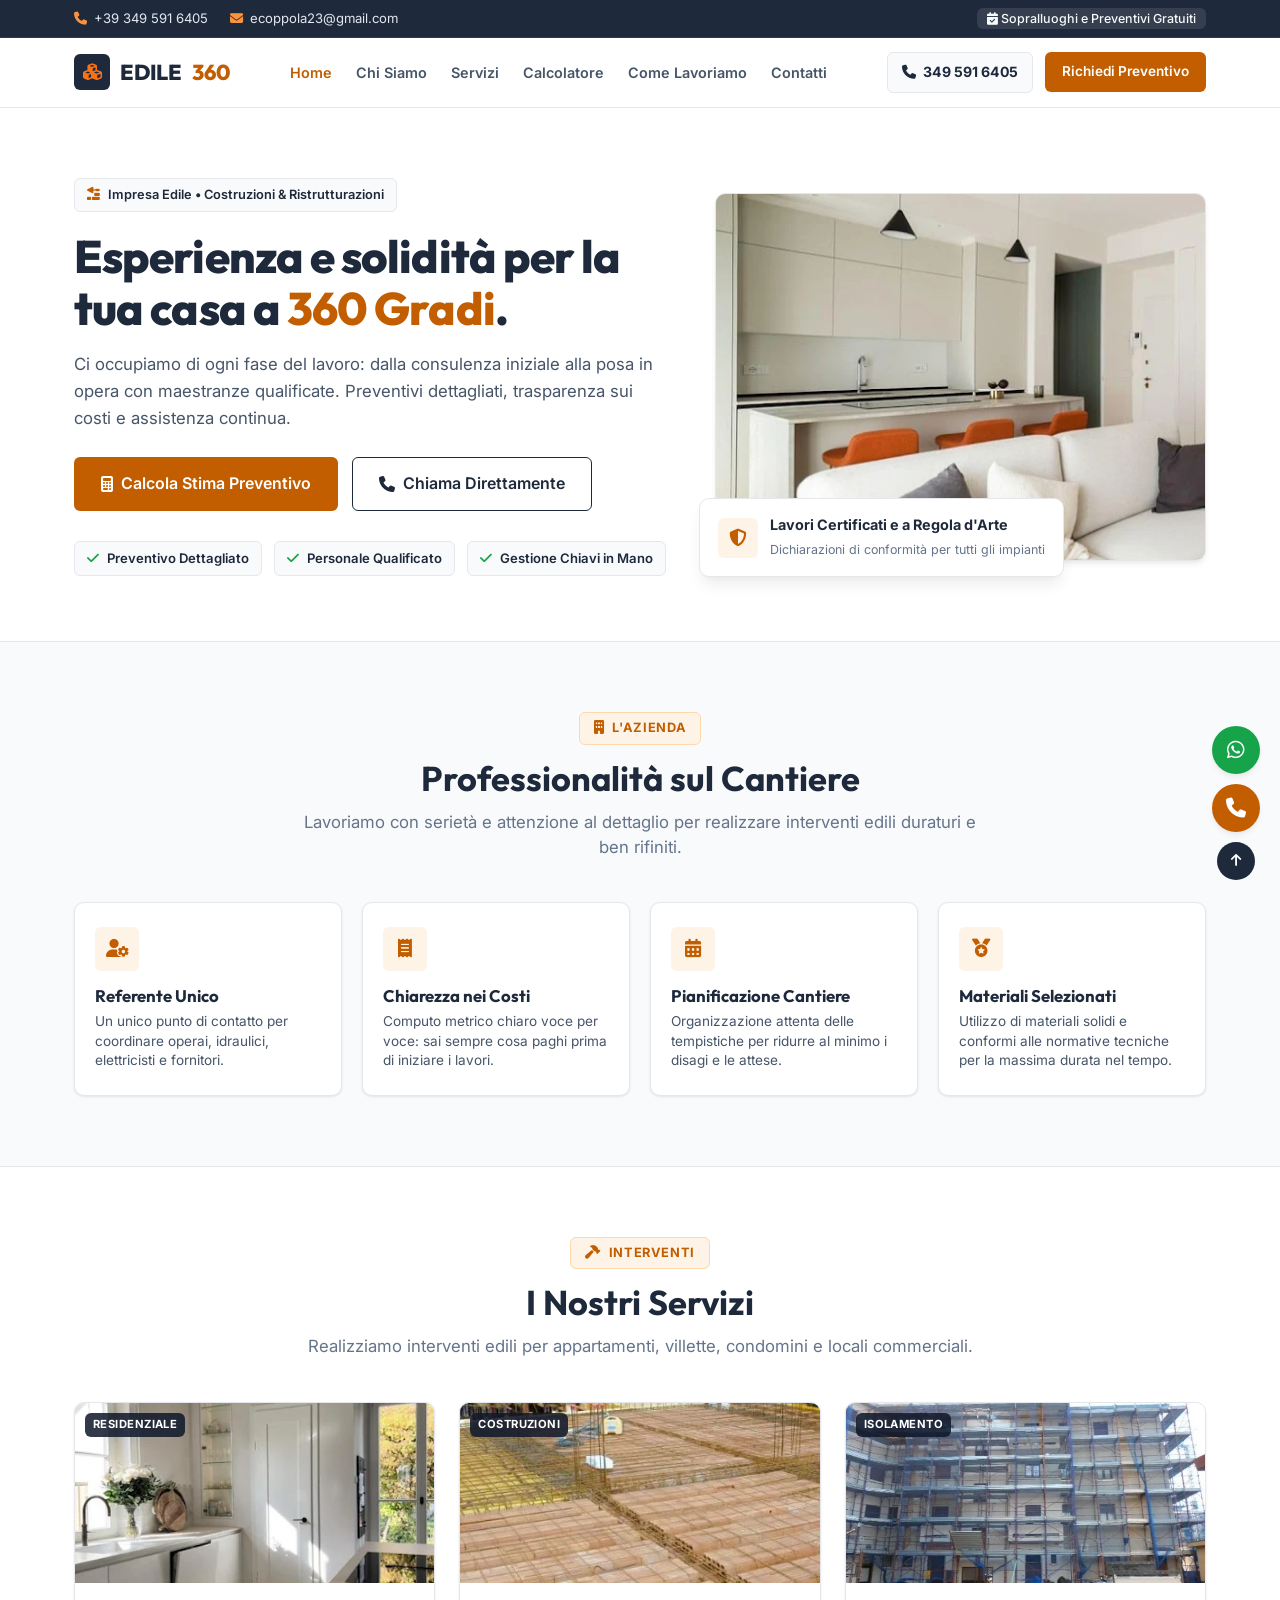
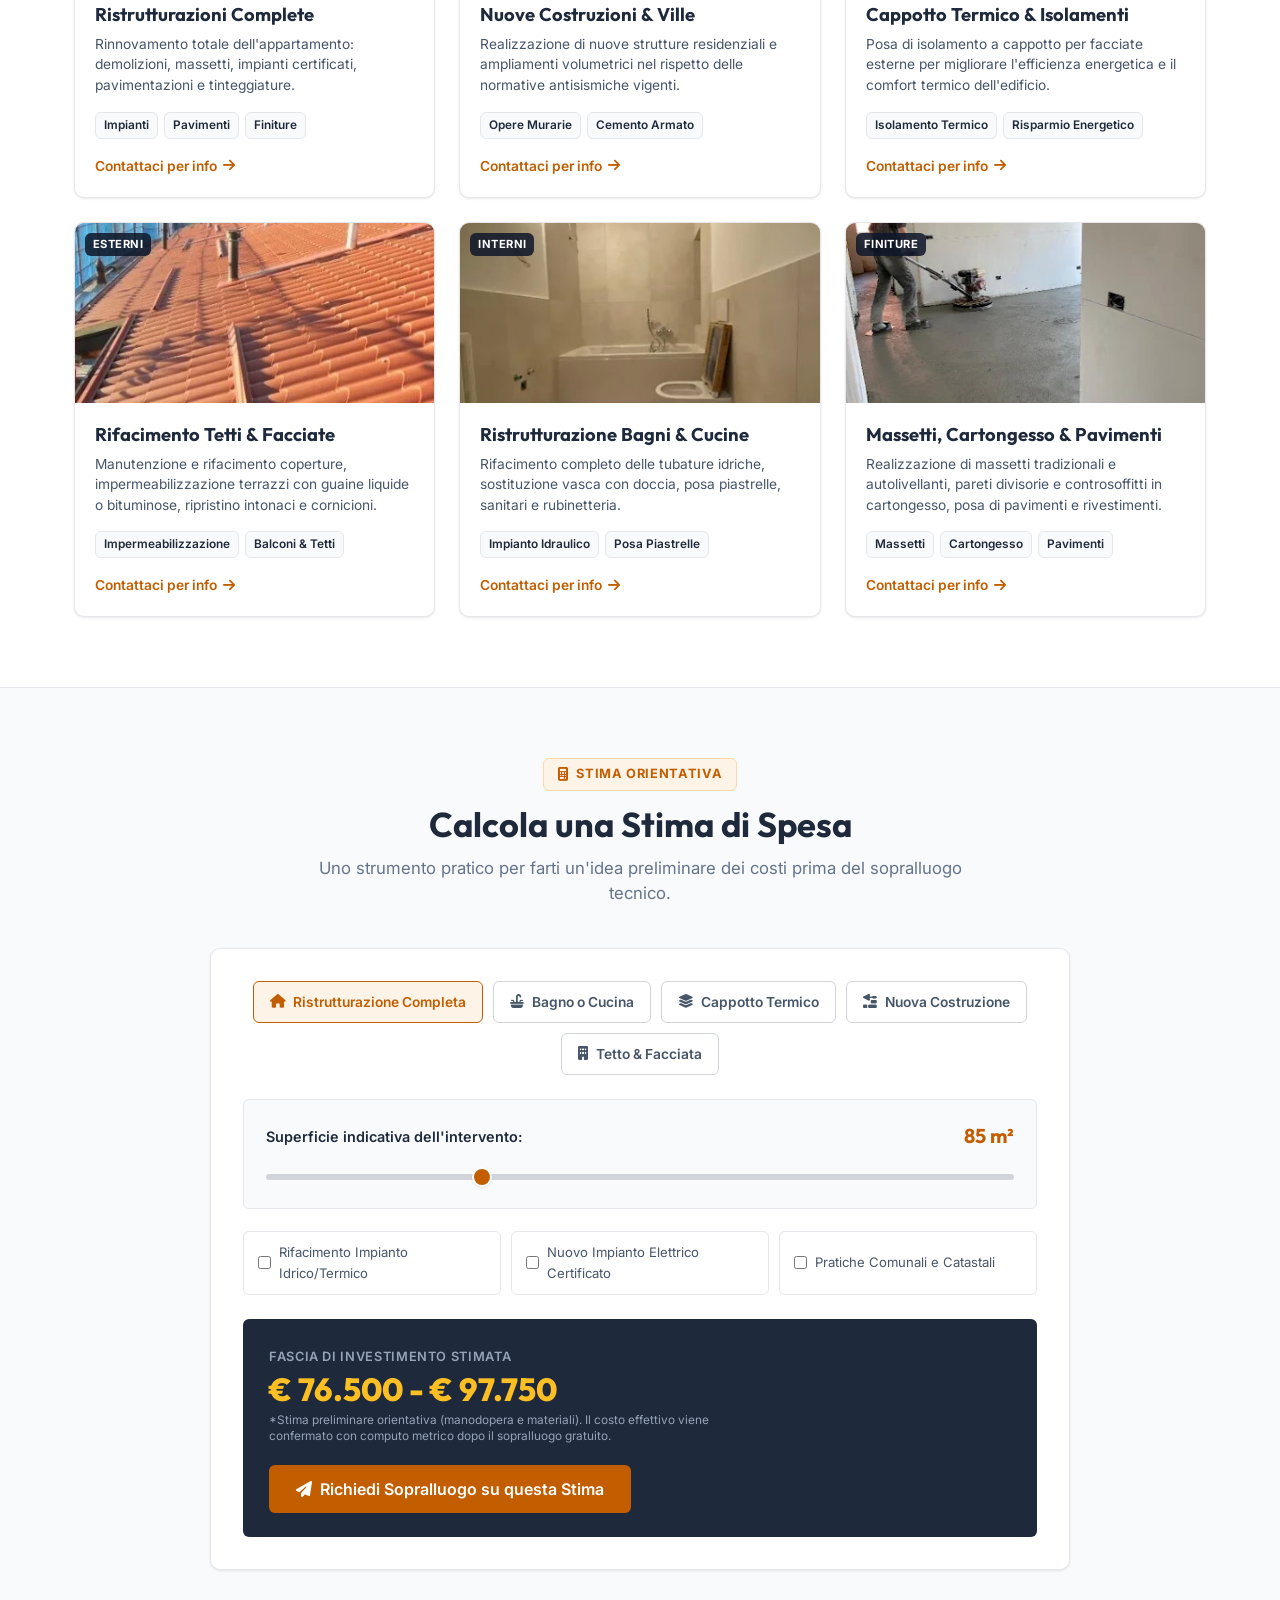
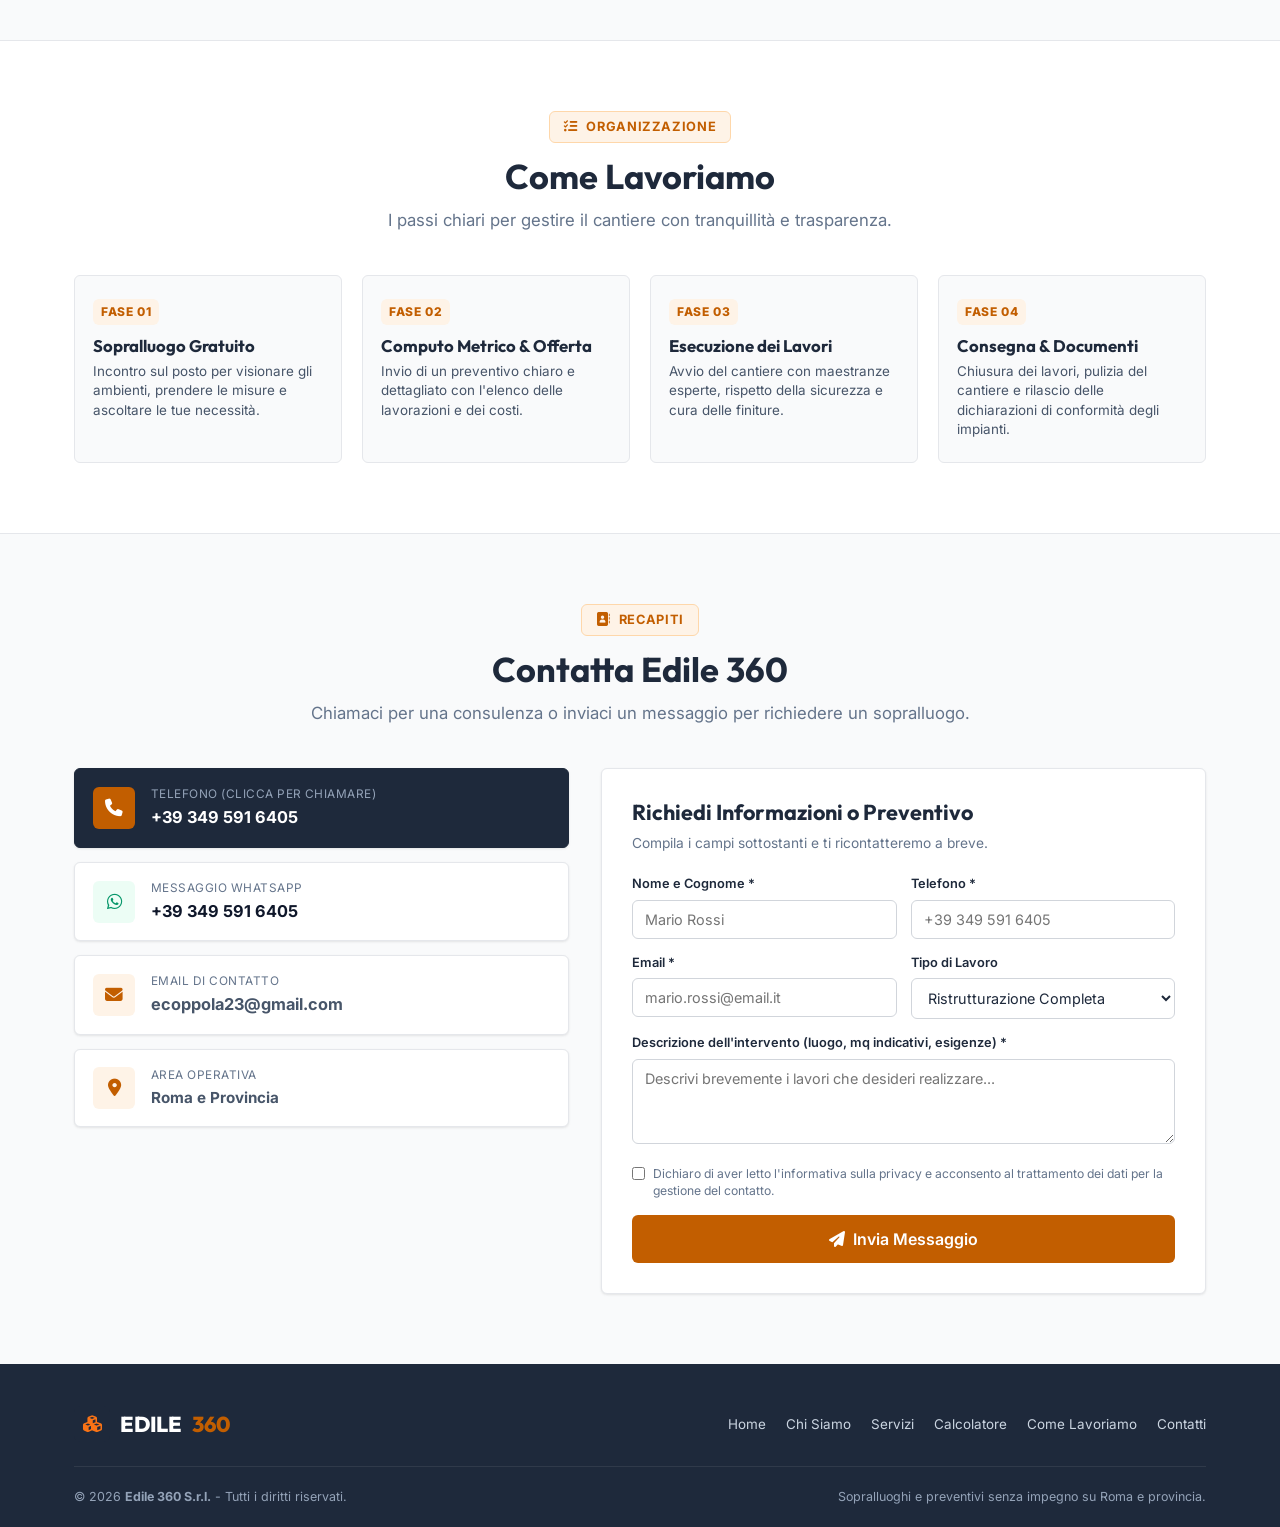
==== commit da96a104: "feat(media): replace generic images with real construction photos matched to categories" ====
--- a/index.html
+++ b/index.html
@@ -21,7 +21,7 @@
   <link rel="stylesheet" href="https://cdnjs.cloudflare.com/ajax/libs/font-awesome/6.5.1/css/all.min.css">
 
   <!-- Main Stylesheet -->
-  <link rel="stylesheet" href="css/style.css?v=3.0">
+  <link rel="stylesheet" href="css/style.css?v=3.1">
 
   <!-- Favicon -->
   <link rel="icon" href="data:image/svg+xml,<svg xmlns='http://www.w3.org/2000/svg' viewBox='0 0 100 100'><circle cx='50' cy='50' r='48' fill='%231e293b'/><path d='M30 70 L50 25 L70 70 Z' fill='%23b45309'/><circle cx='50' cy='55' r='12' fill='%23ffffff'/></svg>">
@@ -130,7 +130,7 @@
           <!-- Hero Image Side -->
           <div class="hero-visual-card">
             <div class="hero-image-wrapper">
-              <img src="https://images.unsplash.com/photo-1600585154340-be6161a56a0c?q=80&w=900&auto=format&fit=crop" alt="Cantiere Edile 360" class="hero-image">
+              <img src="Media/hero-soggiorno-open-space.webp" alt="Ristrutturazione Edile 360" class="hero-image">
             </div>
             <div class="hero-floating-card">
               <div class="floating-icon">
@@ -204,7 +204,7 @@
           <!-- 1 -->
           <div class="service-card-fresh">
             <div class="service-card-image">
-              <img src="https://images.unsplash.com/photo-1600585154340-be6161a56a0c?q=80&w=700&auto=format&fit=crop" alt="Ristrutturazione Completa">
+              <img src="Media/ristrutturazione-cucina-parquet.webp" alt="Ristrutturazione Completa">
               <span class="service-chip-floating">Residenziale</span>
             </div>
             <div class="service-card-body">
@@ -224,7 +224,7 @@
           <!-- 2 -->
           <div class="service-card-fresh">
             <div class="service-card-image">
-              <img src="https://images.unsplash.com/photo-1541888946425-d0fbb18086f6?q=80&w=700&auto=format&fit=crop" alt="Nuove Costruzioni">
+              <img src="Media/nuove-costruzioni-solaio-armato.webp" alt="Nuove Costruzioni e Opere Murarie">
               <span class="service-chip-floating">Costruzioni</span>
             </div>
             <div class="service-card-body">
@@ -243,7 +243,7 @@
           <!-- 3 -->
           <div class="service-card-fresh">
             <div class="service-card-image">
-              <img src="https://images.unsplash.com/photo-1513694203232-719a280e022f?q=80&w=700&auto=format&fit=crop" alt="Cappotto Termico">
+              <img src="Media/cappotto-termico-ponteggi-facciata.webp" alt="Cappotto Termico e Ponteggi">
               <span class="service-chip-floating">Isolamento</span>
             </div>
             <div class="service-card-body">
@@ -262,7 +262,7 @@
           <!-- 4 -->
           <div class="service-card-fresh">
             <div class="service-card-image">
-              <img src="https://images.unsplash.com/photo-1628744448840-55bdb2497bd4?q=80&w=700&auto=format&fit=crop" alt="Tetti e Facciate">
+              <img src="Media/rifacimento-tetto-tegole.webp" alt="Rifacimento Tetto in Tegole">
               <span class="service-chip-floating">Esterni</span>
             </div>
             <div class="service-card-body">
@@ -281,7 +281,7 @@
           <!-- 5 -->
           <div class="service-card-fresh">
             <div class="service-card-image">
-              <img src="https://images.unsplash.com/photo-1584622650111-993a426fbf0a?q=80&w=700&auto=format&fit=crop" alt="Ristrutturazione Bagno">
+              <img src="Media/ristrutturazione-bagno-moderno.webp" alt="Ristrutturazione Bagno Moderno">
               <span class="service-chip-floating">Interni</span>
             </div>
             <div class="service-card-body">
@@ -300,16 +300,17 @@
           <!-- 6 -->
           <div class="service-card-fresh">
             <div class="service-card-image">
-              <img src="https://images.unsplash.com/photo-1503387762-592deb58ef4e?q=80&w=700&auto=format&fit=crop" alt="Progettazione e Pratiche">
-              <span class="service-chip-floating">Pratiche Tecniche</span>
+              <img src="Media/massetto-lavori-pavimento.webp" alt="Massetti e Pavimenti">
+              <span class="service-chip-floating">Finiture</span>
             </div>
             <div class="service-card-body">
               <div>
-                <h3>Pratiche Edilizie & Catasto</h3>
-                <p>Supporto tecnico per l'apertura e chiusura delle pratiche comunali (CILA, SCIA), variazioni catastali e certificazioni.</p>
+                <h3>Massetti, Cartongesso & Pavimenti</h3>
+                <p>Realizzazione di massetti tradizionali e autolivellanti, pareti divisorie e controsoffitti in cartongesso, posa di pavimenti e rivestimenti.</p>
                 <div class="service-tags-row">
-                  <span class="service-mini-tag">CILA / SCIA</span>
-                  <span class="service-mini-tag">Documentazione Tecnica</span>
+                  <span class="service-mini-tag">Massetti</span>
+                  <span class="service-mini-tag">Cartongesso</span>
+                  <span class="service-mini-tag">Pavimenti</span>
                 </div>
               </div>
               <a href="#contatti" class="service-action-link">Contattaci per info <i class="fa-solid fa-arrow-right"></i></a>
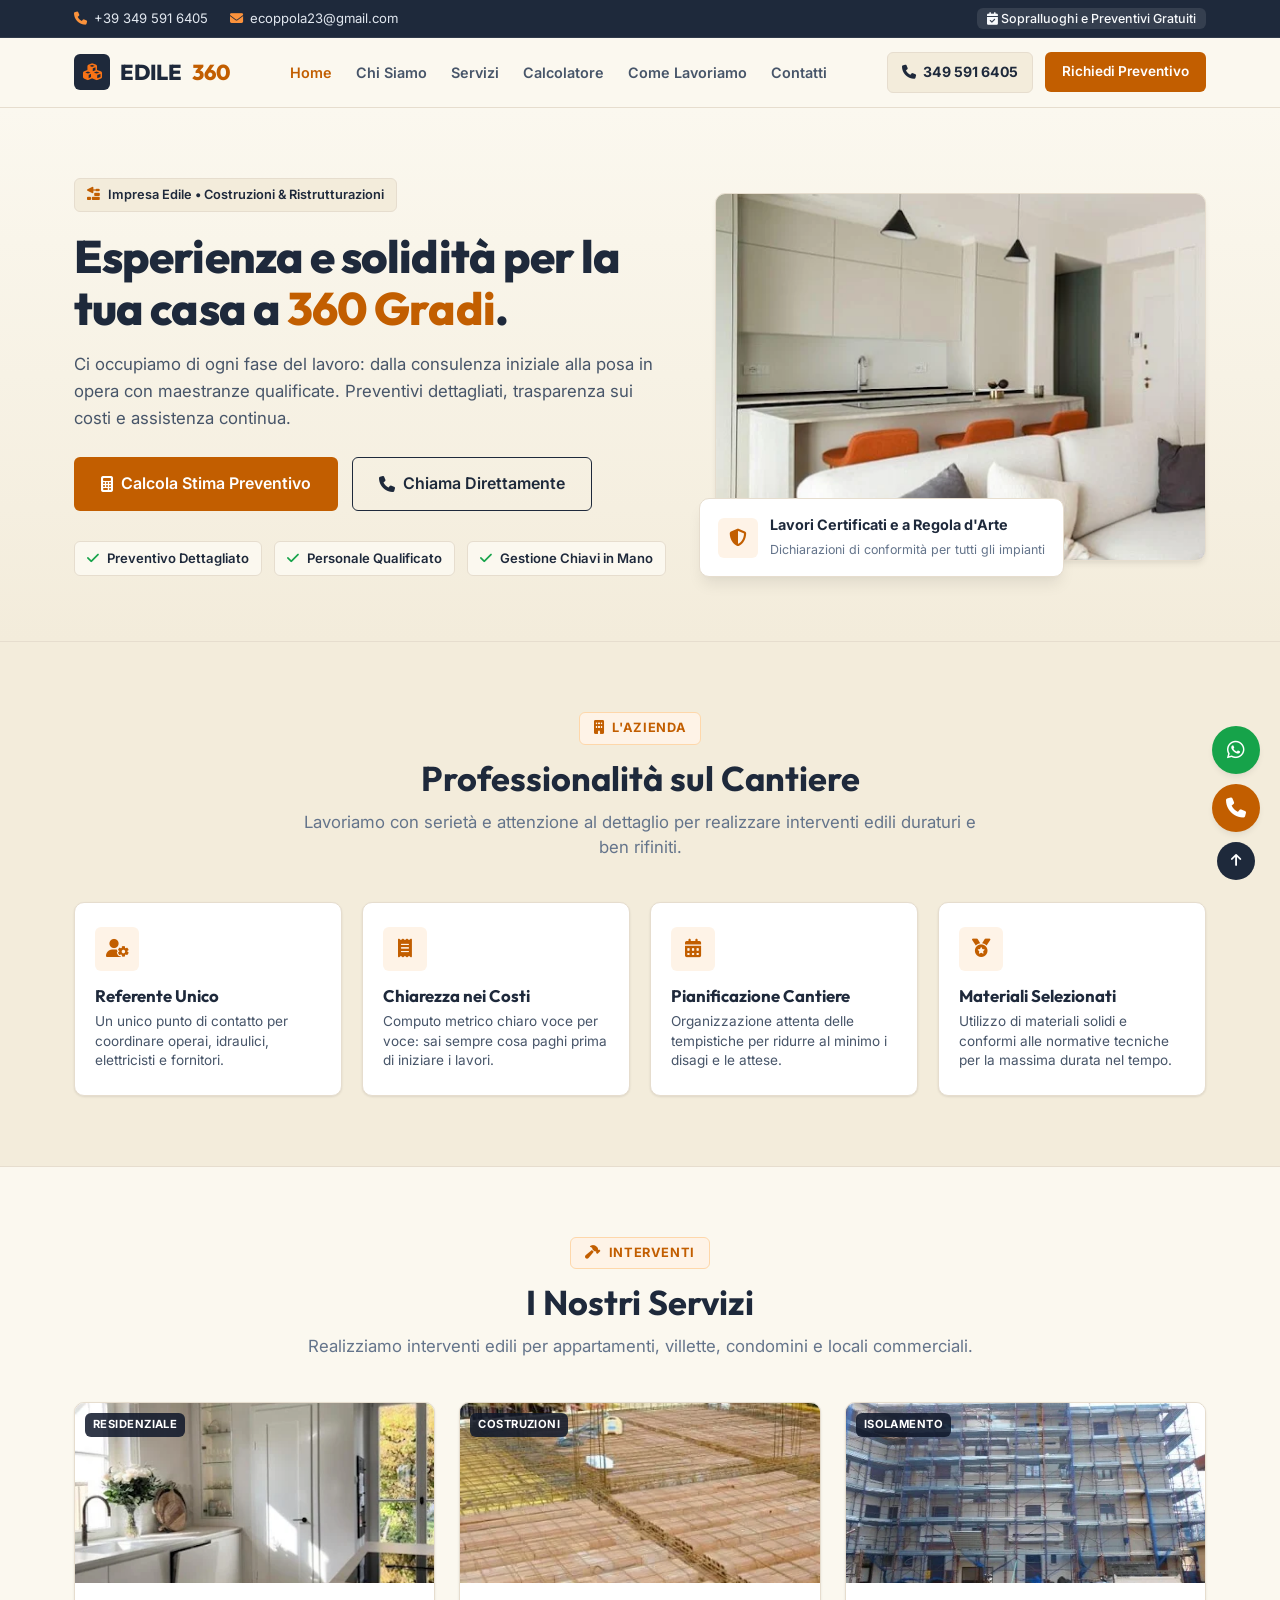
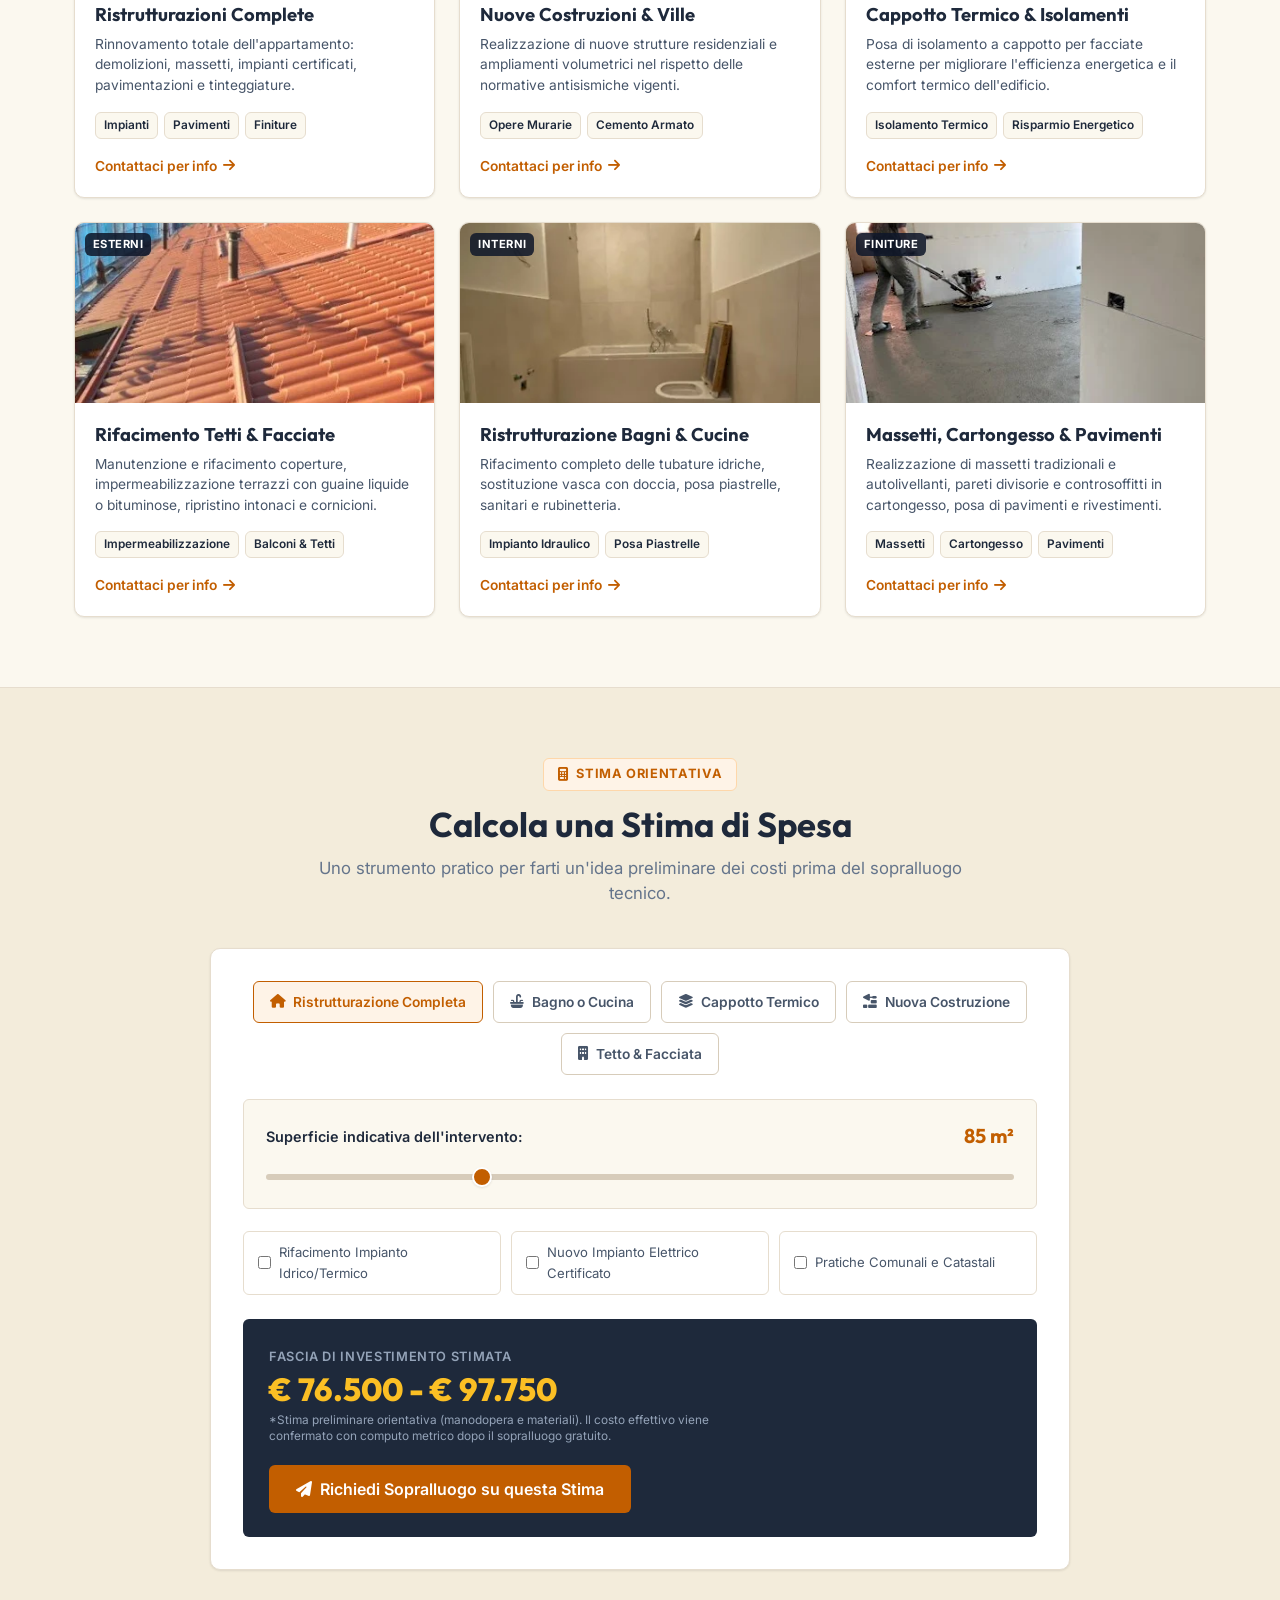
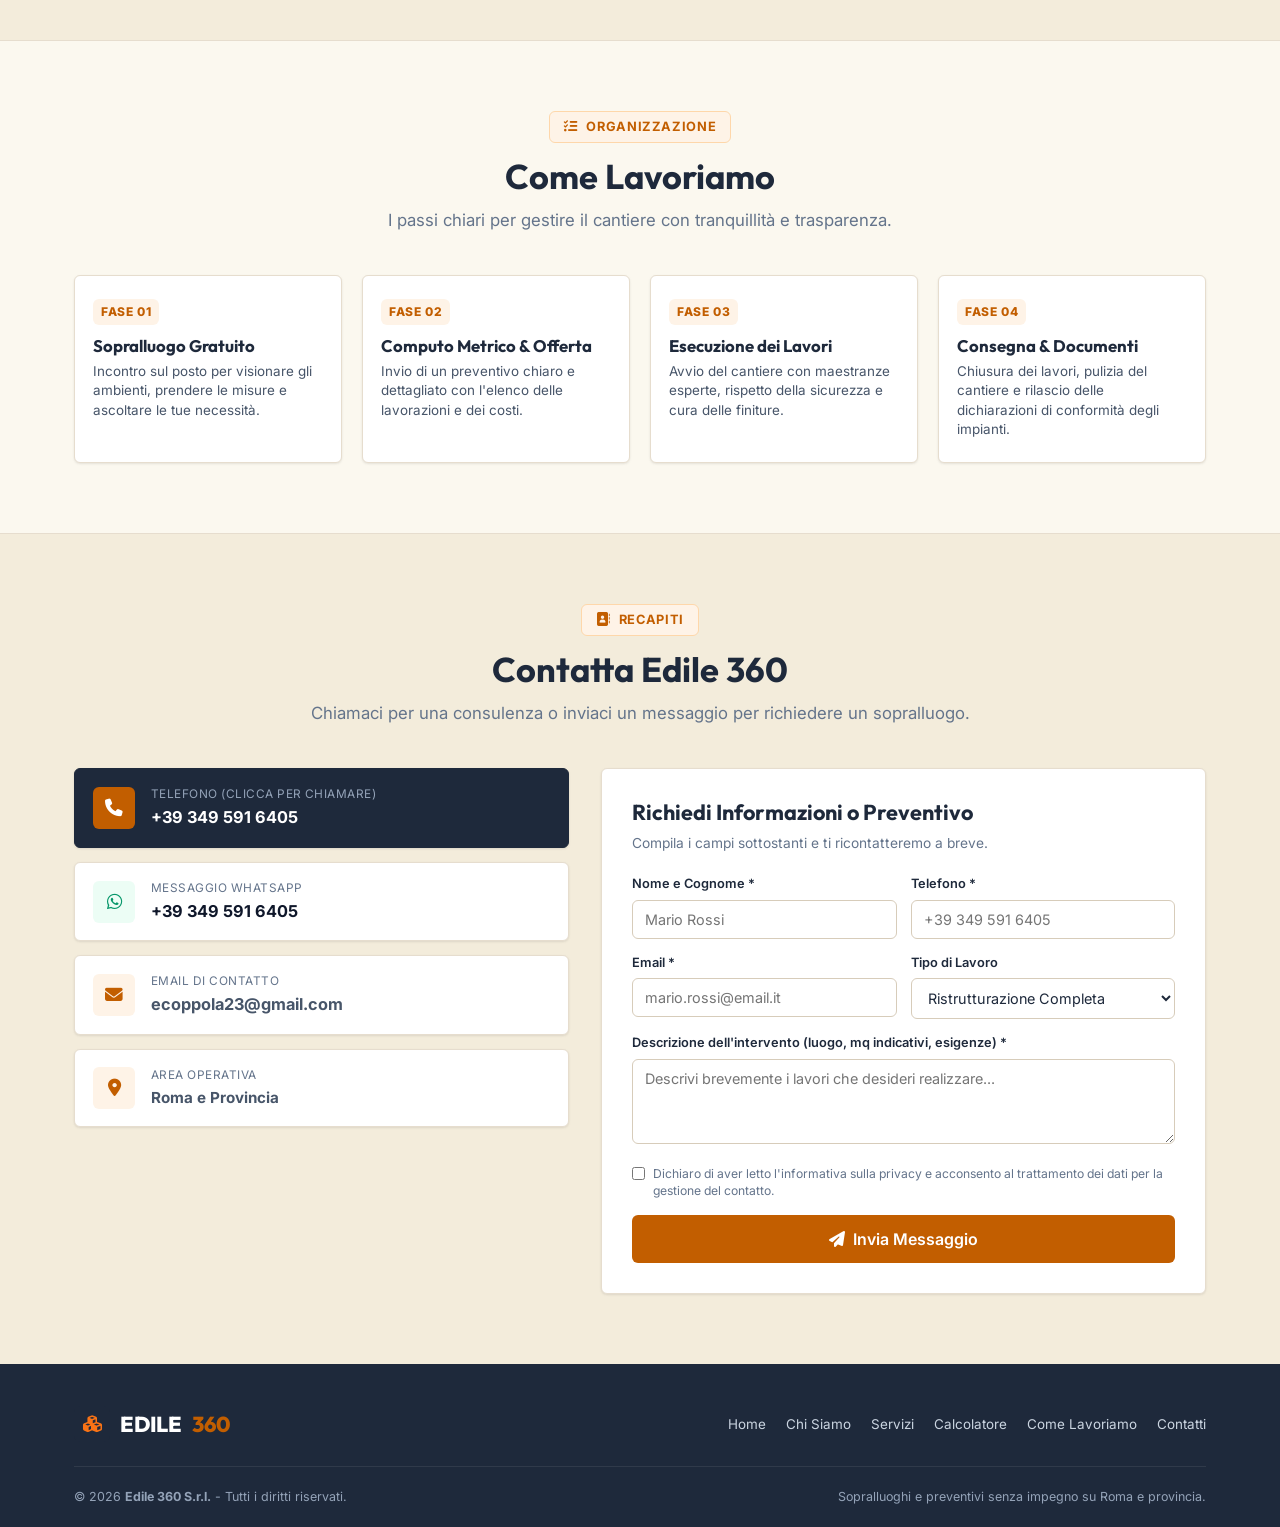
==== commit 928c414e: "style(theme): apply warm ivory and soft sand architectural palette" ====
--- a/index.html
+++ b/index.html
@@ -21,7 +21,7 @@
   <link rel="stylesheet" href="https://cdnjs.cloudflare.com/ajax/libs/font-awesome/6.5.1/css/all.min.css">
 
   <!-- Main Stylesheet -->
-  <link rel="stylesheet" href="css/style.css?v=3.1">
+  <link rel="stylesheet" href="css/style.css?v=3.3">
 
   <!-- Favicon -->
   <link rel="icon" href="data:image/svg+xml,<svg xmlns='http://www.w3.org/2000/svg' viewBox='0 0 100 100'><circle cx='50' cy='50' r='48' fill='%231e293b'/><path d='M30 70 L50 25 L70 70 Z' fill='%23b45309'/><circle cx='50' cy='55' r='12' fill='%23ffffff'/></svg>">
@@ -591,6 +591,6 @@
   </div>
 
   <!-- Main JS -->
-  <script src="js/main.js?v=3.0"></script>
+  <script src="js/main.js?v=3.2"></script>
 </body>
 </html>
--- a/css/style.css
+++ b/css/style.css
@@ -11,13 +11,14 @@
 
   --secondary: #1e293b; /* Antracite / Grafite profondo */
   --secondary-light: #334155;
-  --secondary-subtle: #f8fafc;
-
-  --bg-page: #f9fafb; /* Fondo grigio chiaro architettonico caldo */
-  --bg-card: #ffffff;
-
-  --border-light: #e5e7eb;
-  --border-medium: #d1d5db;
+  --secondary-subtle: #f3ecdb; /* Tono sabbia caldo per badge e dettagli */
+
+  --bg-page: #fbf8ef; /* Fondo crema / avorio caldo con leggero tono dorato/giallo */
+  --bg-page-warm: #f3ecdb; /* Tono sabbia caldo delicato per alternanza sezioni */
+  --bg-card: #ffffff; /* Card bianche per massimo contrasto e pulizia */
+
+  --border-light: #e6ddce; /* Bordi caldi in tinta naturale pietra */
+  --border-medium: #d7ccba;
 
   --text-main: #0f172a;
   --text-body: #475569;
@@ -249,10 +250,10 @@
   top: 0;
   left: 0;
   width: 100%;
-  background: #ffffff;
+  background: var(--bg-page);
   border-bottom: 1px solid var(--border-light);
   z-index: 1000;
-  transition: box-shadow var(--transition-fast);
+  transition: box-shadow var(--transition-fast), background var(--transition-fast);
 }
 
 .header.scrolled {
@@ -354,7 +355,7 @@
 .hero {
   position: relative;
   padding: 70px 0 65px;
-  background-color: #ffffff;
+  background: linear-gradient(180deg, var(--bg-page) 0%, var(--bg-page-warm) 100%);
   border-bottom: 1px solid var(--border-light);
 }
 
@@ -495,7 +496,7 @@
    CHI SIAMO
    ========================================================================== */
 .about {
-  background-color: var(--bg-page);
+  background-color: var(--bg-page-warm);
 }
 
 .about-features-grid {
@@ -546,7 +547,7 @@
    SERVICES
    ========================================================================== */
 .services {
-  background-color: #ffffff;
+  background-color: var(--bg-page);
   border-top: 1px solid var(--border-light);
   border-bottom: 1px solid var(--border-light);
 }
@@ -656,7 +657,7 @@
    CALCULATOR
    ========================================================================== */
 .calculator-section {
-  background-color: var(--bg-page);
+  background-color: var(--bg-page-warm);
 }
 
 .calc-fresh-container {
@@ -830,7 +831,7 @@
    COME LAVORIAMO (STEP PROGRESSIVI)
    ========================================================================== */
 .process-compact {
-  background: #ffffff;
+  background: var(--bg-page);
   border-top: 1px solid var(--border-light);
   border-bottom: 1px solid var(--border-light);
 }
@@ -842,10 +843,11 @@
 }
 
 .step-card {
-  background: var(--bg-page);
+  background: #ffffff;
   padding: 22px 18px;
   border-radius: var(--radius-sm);
   border: 1px solid var(--border-light);
+  box-shadow: var(--shadow-sm);
   transition: border-color var(--transition-fast);
 }
 
@@ -882,7 +884,7 @@
    CONTATTI
    ========================================================================== */
 .contact-section {
-  background-color: var(--bg-page);
+  background-color: var(--bg-page-warm);
 }
 
 .contact-layout-fresh {
@@ -1231,7 +1233,7 @@
     left: -100%;
     width: 100%;
     height: calc(100vh - 65px);
-    background: #ffffff;
+    background: var(--bg-page);
     flex-direction: column;
     align-items: flex-start;
     padding: 24px;
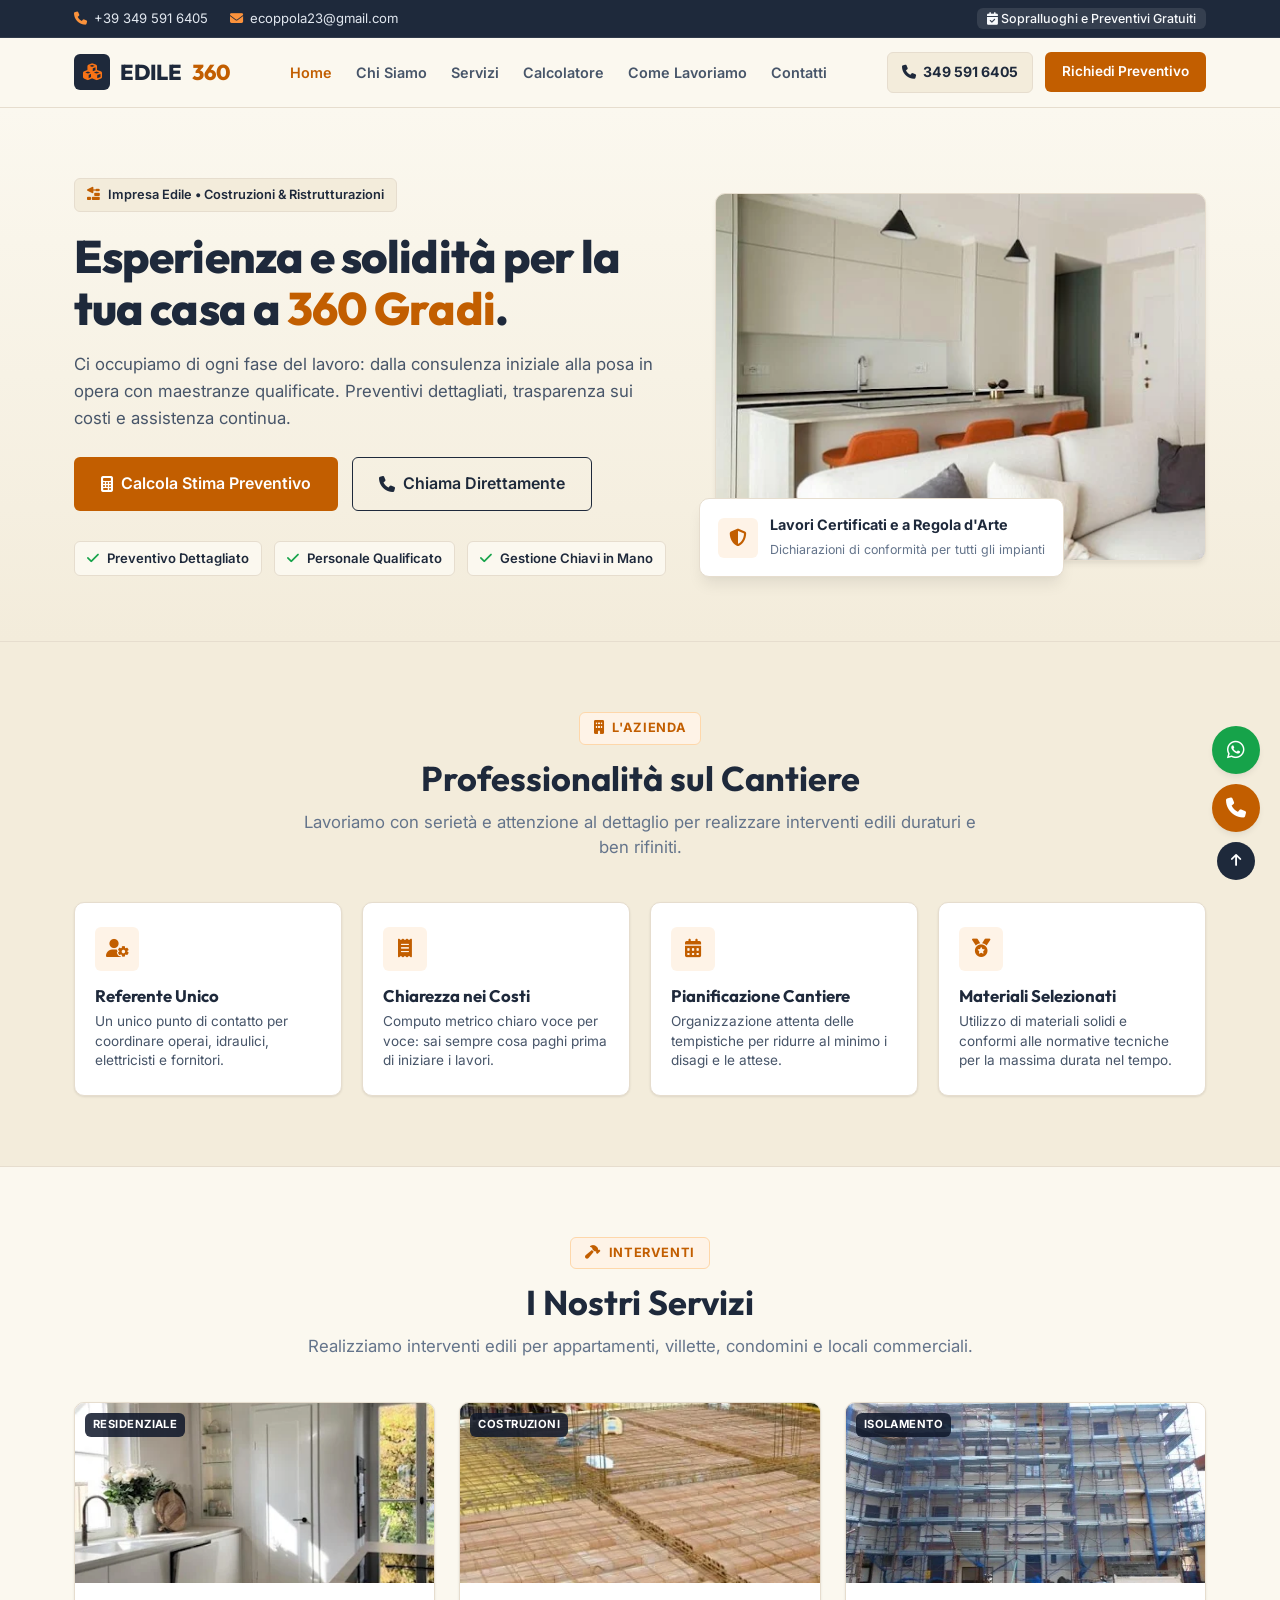
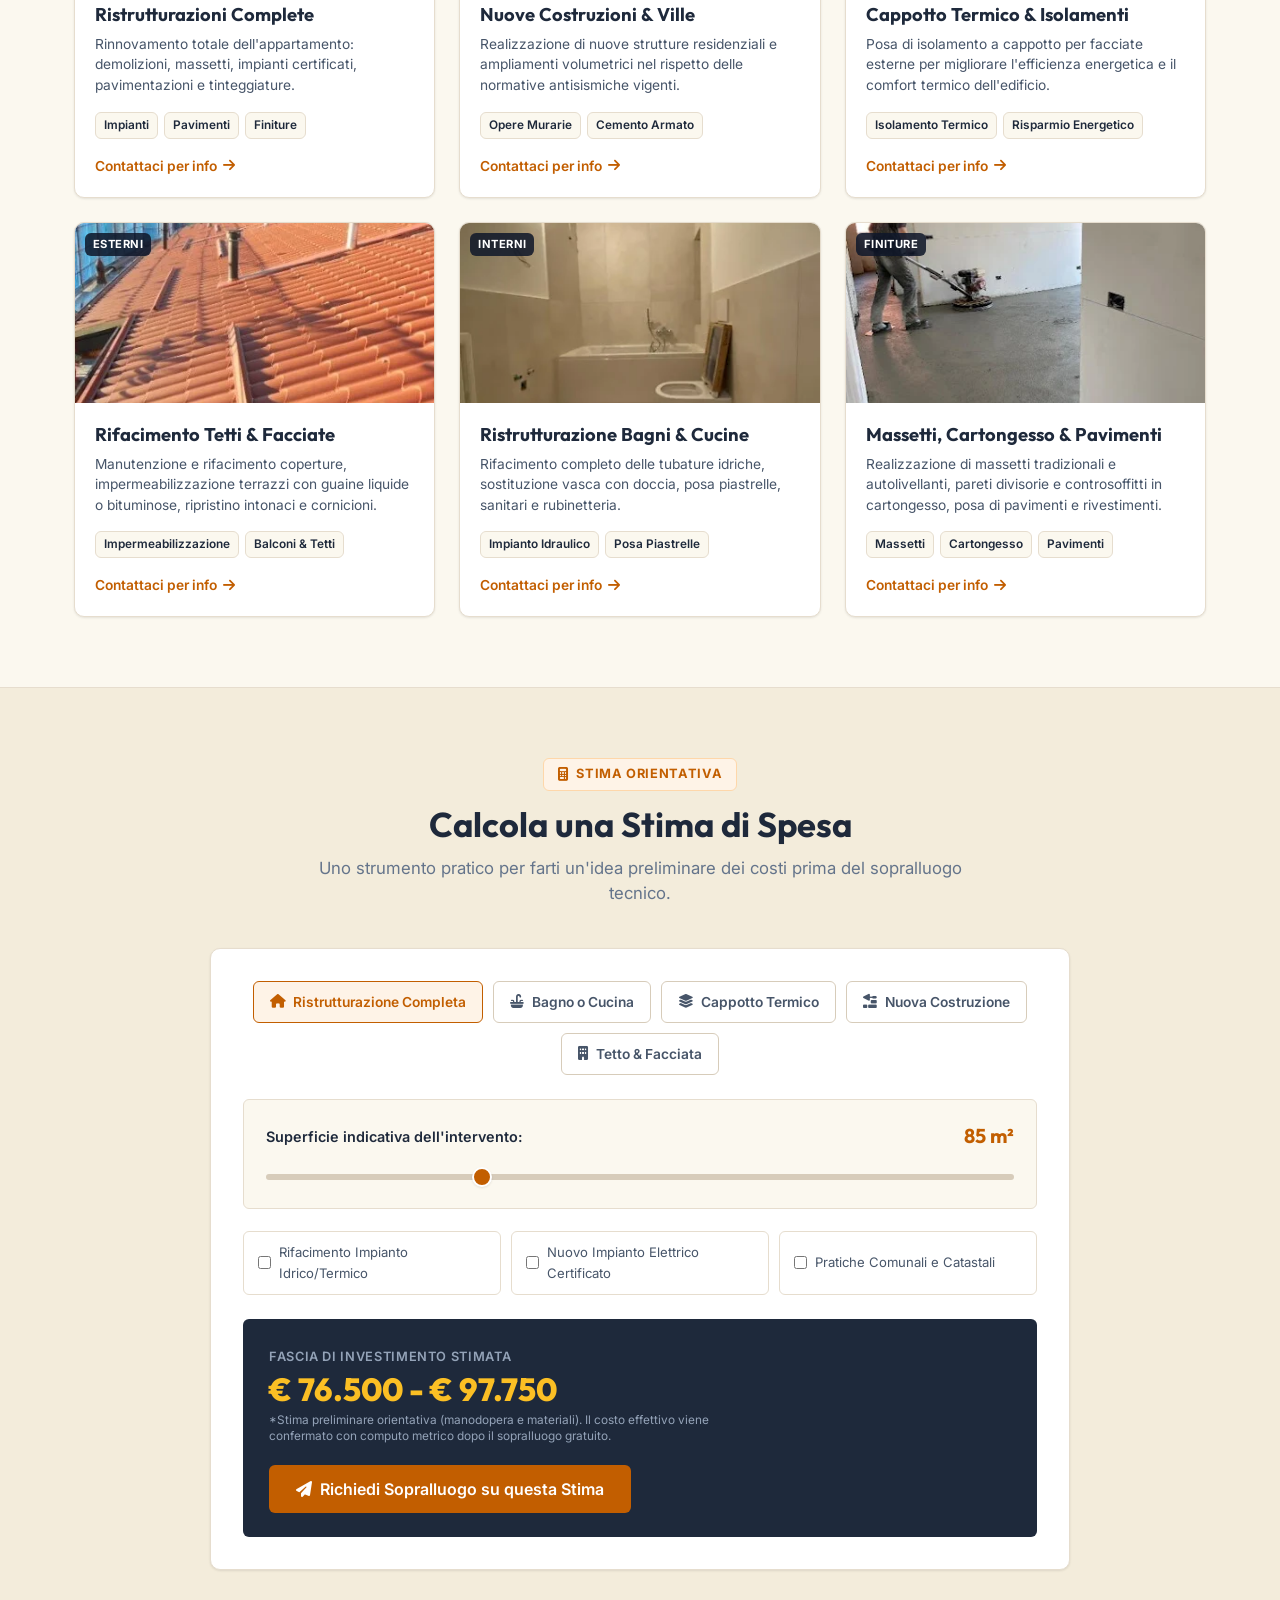
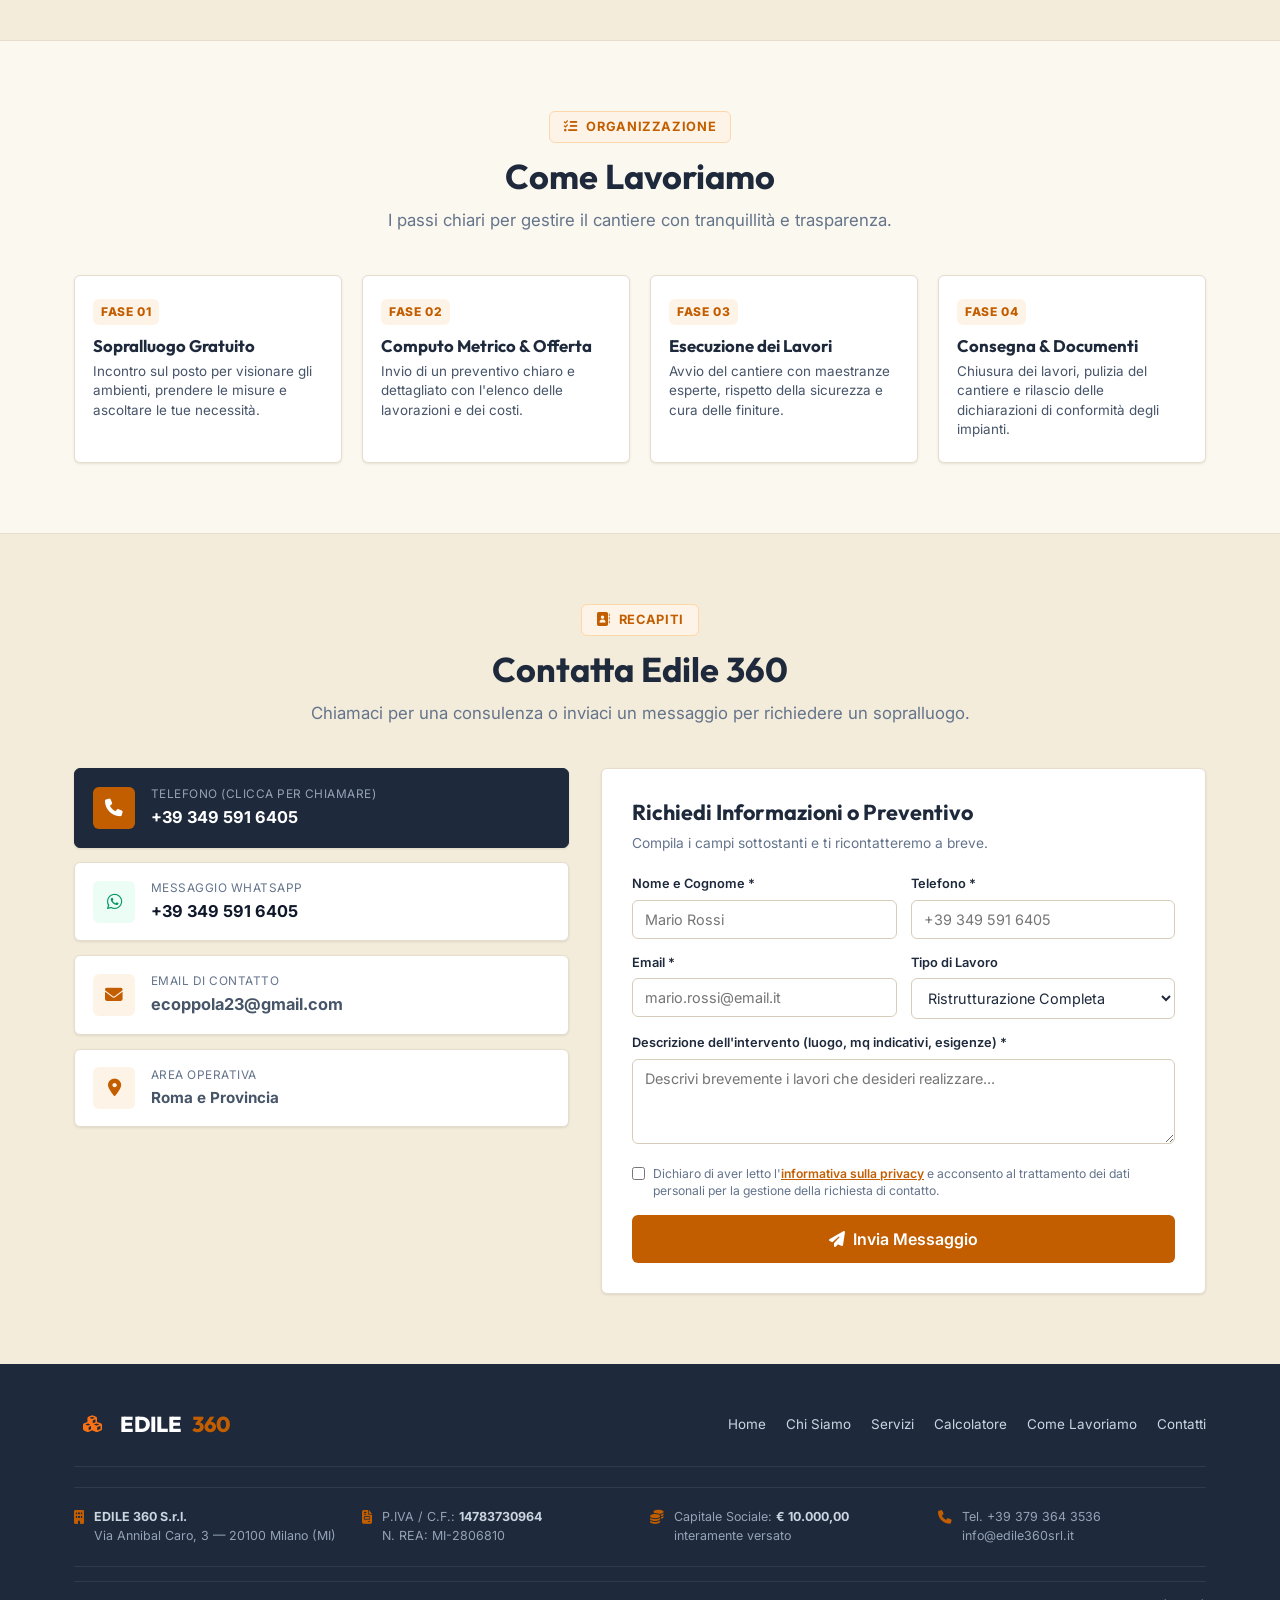
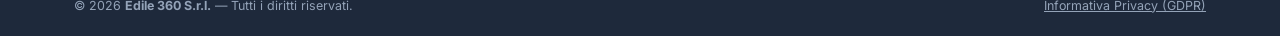
==== commit ff0cd08c: "Informativa privacy" ====
--- a/index.html
+++ b/index.html
@@ -530,7 +530,7 @@
 
               <label class="privacy-check-label">
                 <input type="checkbox" id="contact-privacy" required>
-                <span>Dichiaro di aver letto l'informativa sulla privacy e acconsento al trattamento dei dati per la gestione del contatto.</span>
+                <span>Dichiaro di aver letto l'<a href="informativa-privacy.html" target="_blank" style="color: #c25e00; font-weight: 600; text-decoration: underline;">informativa sulla privacy</a> e acconsento al trattamento dei dati personali per la gestione della richiesta di contatto.</span>
               </label>
 
               <button type="submit" class="btn btn-primary btn-lg btn-block">
@@ -564,9 +564,32 @@
         </div>
       </div>
 
+      <!-- Dati Legali Società -->
+      <div class="footer-legal-row">
+        <div class="footer-legal-grid">
+          <div class="footer-legal-item">
+            <i class="fa-solid fa-building"></i>
+            <span><strong>EDILE 360 S.r.l.</strong><br>Via Annibal Caro, 3 — 20100 Milano (MI)</span>
+          </div>
+          <div class="footer-legal-item">
+            <i class="fa-solid fa-file-invoice"></i>
+            <span>P.IVA / C.F.: <strong>14783730964</strong><br>N. REA: MI-2806810</span>
+          </div>
+          <div class="footer-legal-item">
+            <i class="fa-solid fa-coins"></i>
+            <span>Capitale Sociale: <strong>€ 10.000,00</strong><br>interamente versato</span>
+          </div>
+          <div class="footer-legal-item">
+            <i class="fa-solid fa-phone"></i>
+            <span><a href="tel:+393793643536" style="color: #94a3b8;">Tel. +39 379 364 3536</a><br>
+            <a href="mailto:info@edile360srl.it" style="color: #94a3b8;">info@edile360srl.it</a></span>
+          </div>
+        </div>
+      </div>
+
       <div class="footer-bottom-row">
-        <span>&copy; 2026 <strong>Edile 360 S.r.l.</strong> - Tutti i diritti riservati.</span>
-        <span>Sopralluoghi e preventivi senza impegno su Roma e provincia.</span>
+        <span>&copy; 2026 <strong>Edile 360 S.r.l.</strong> — Tutti i diritti riservati.</span>
+        <a href="informativa-privacy.html" target="_blank" class="footer-privacy-link">Informativa Privacy (GDPR)</a>
       </div>
     </div>
   </footer>
--- a/css/style.css
+++ b/css/style.css
@@ -1080,6 +1080,52 @@
   font-size: 0.78rem;
   flex-wrap: wrap;
   gap: 10px;
+  padding-top: 14px;
+  border-top: 1px solid rgba(255, 255, 255, 0.08);
+}
+
+/* Dati Legali Società */
+.footer-legal-row {
+  padding: 20px 0;
+  border-top: 1px solid rgba(255, 255, 255, 0.08);
+  border-bottom: 1px solid rgba(255, 255, 255, 0.08);
+  margin-bottom: 14px;
+}
+
+.footer-legal-grid {
+  display: grid;
+  grid-template-columns: repeat(4, 1fr);
+  gap: 20px;
+}
+
+.footer-legal-item {
+  display: flex;
+  align-items: flex-start;
+  gap: 10px;
+  font-size: 0.78rem;
+  color: #94a3b8;
+  line-height: 1.5;
+}
+
+.footer-legal-item i {
+  color: #c25e00;
+  font-size: 0.85rem;
+  margin-top: 3px;
+  flex-shrink: 0;
+}
+
+.footer-legal-item strong {
+  color: #cbd5e1;
+}
+
+.footer-privacy-link {
+  color: #94a3b8;
+  font-size: 0.78rem;
+  text-decoration: underline;
+}
+
+.footer-privacy-link:hover {
+  color: #ffffff;
 }
 
 /* ==========================================================================
@@ -1307,6 +1353,10 @@
     gap: 10px;
   }
 
+  .footer-legal-grid {
+    grid-template-columns: 1fr 1fr;
+  }
+
   .footer-bottom-row {
     flex-direction: column;
     align-items: flex-start;
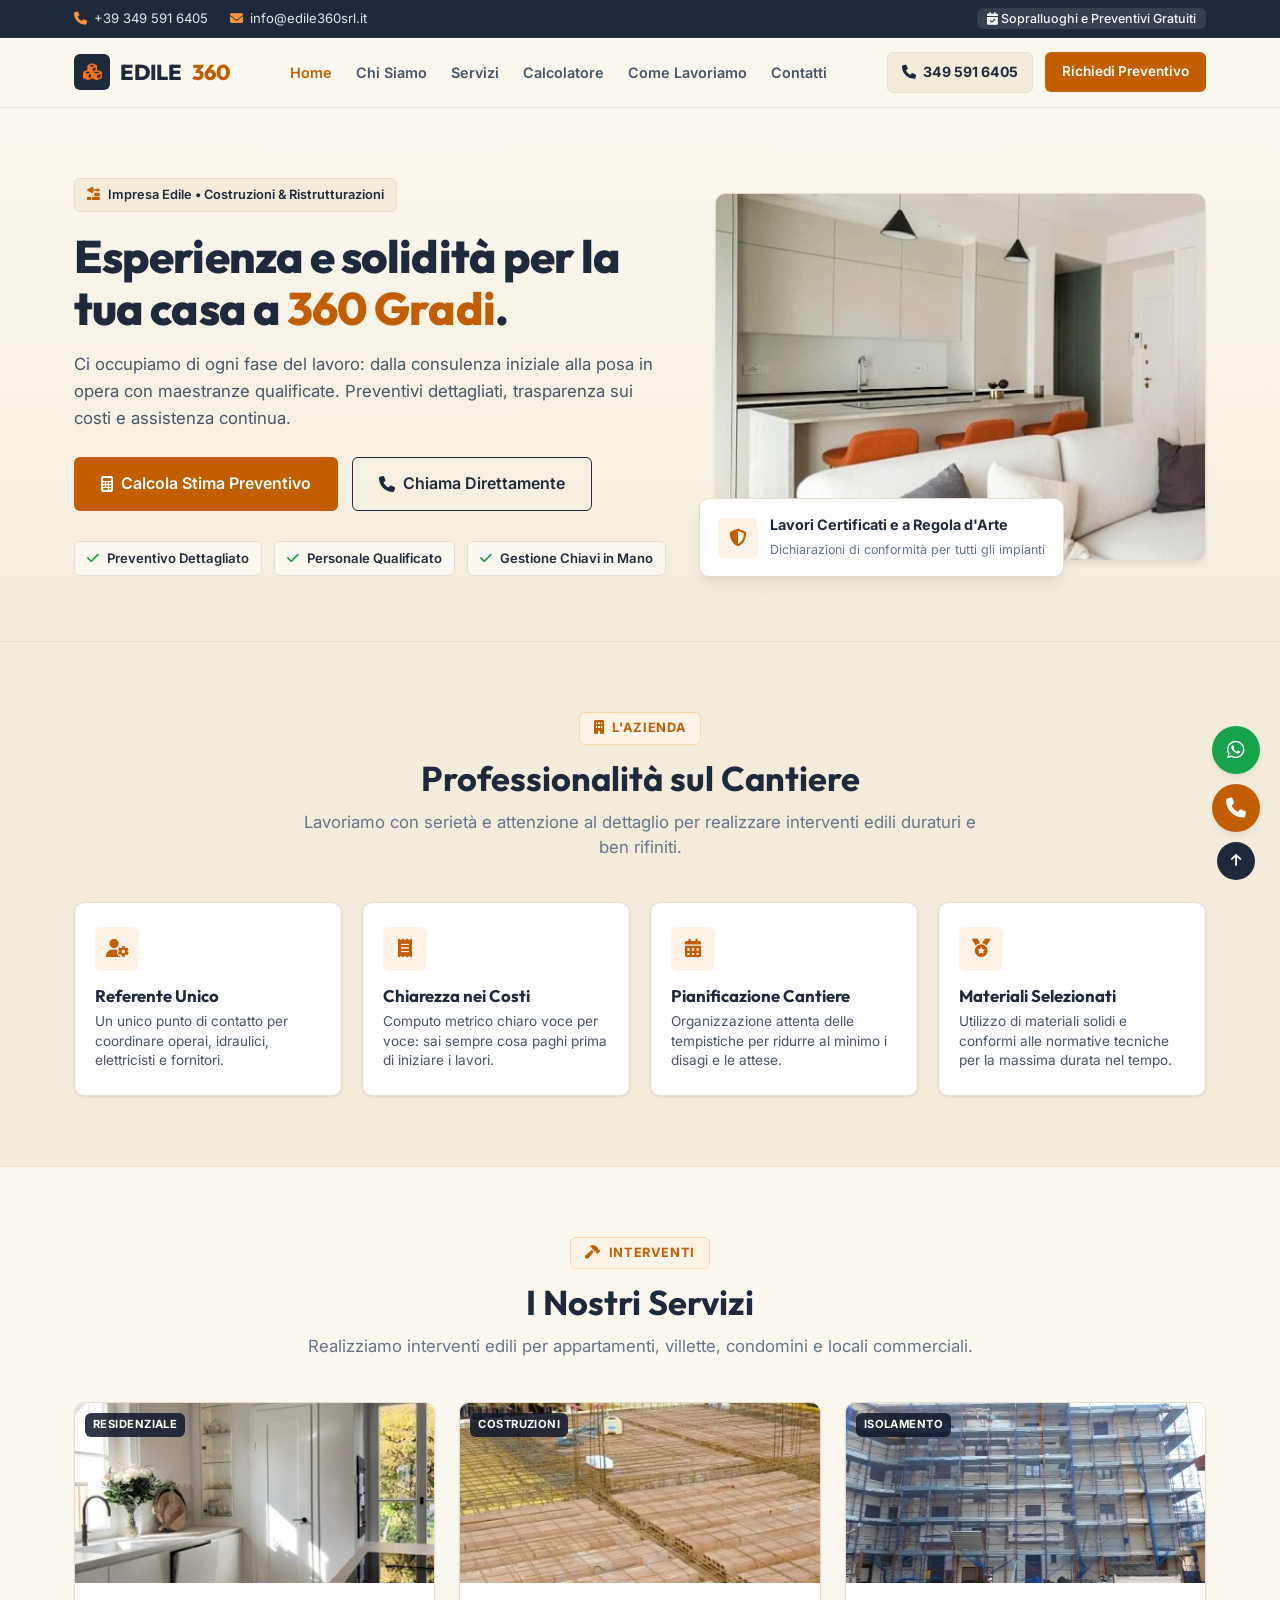
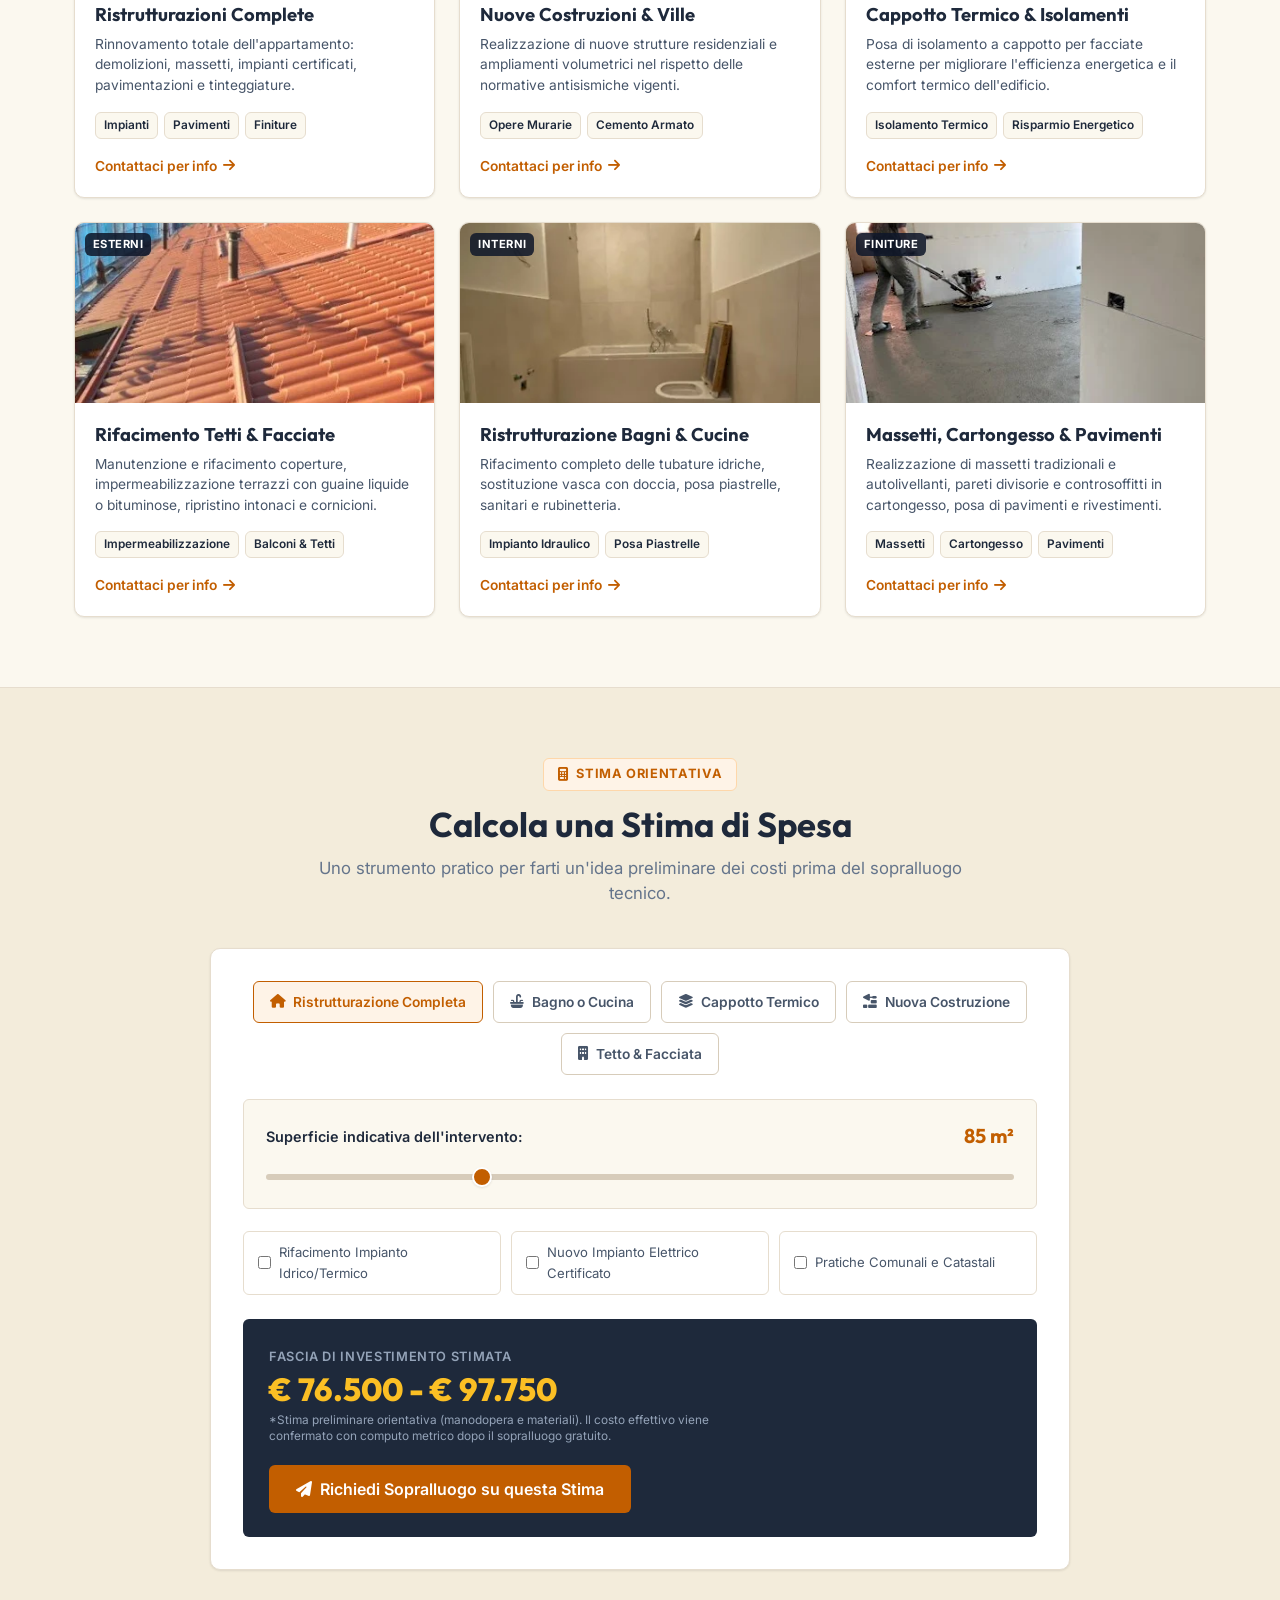
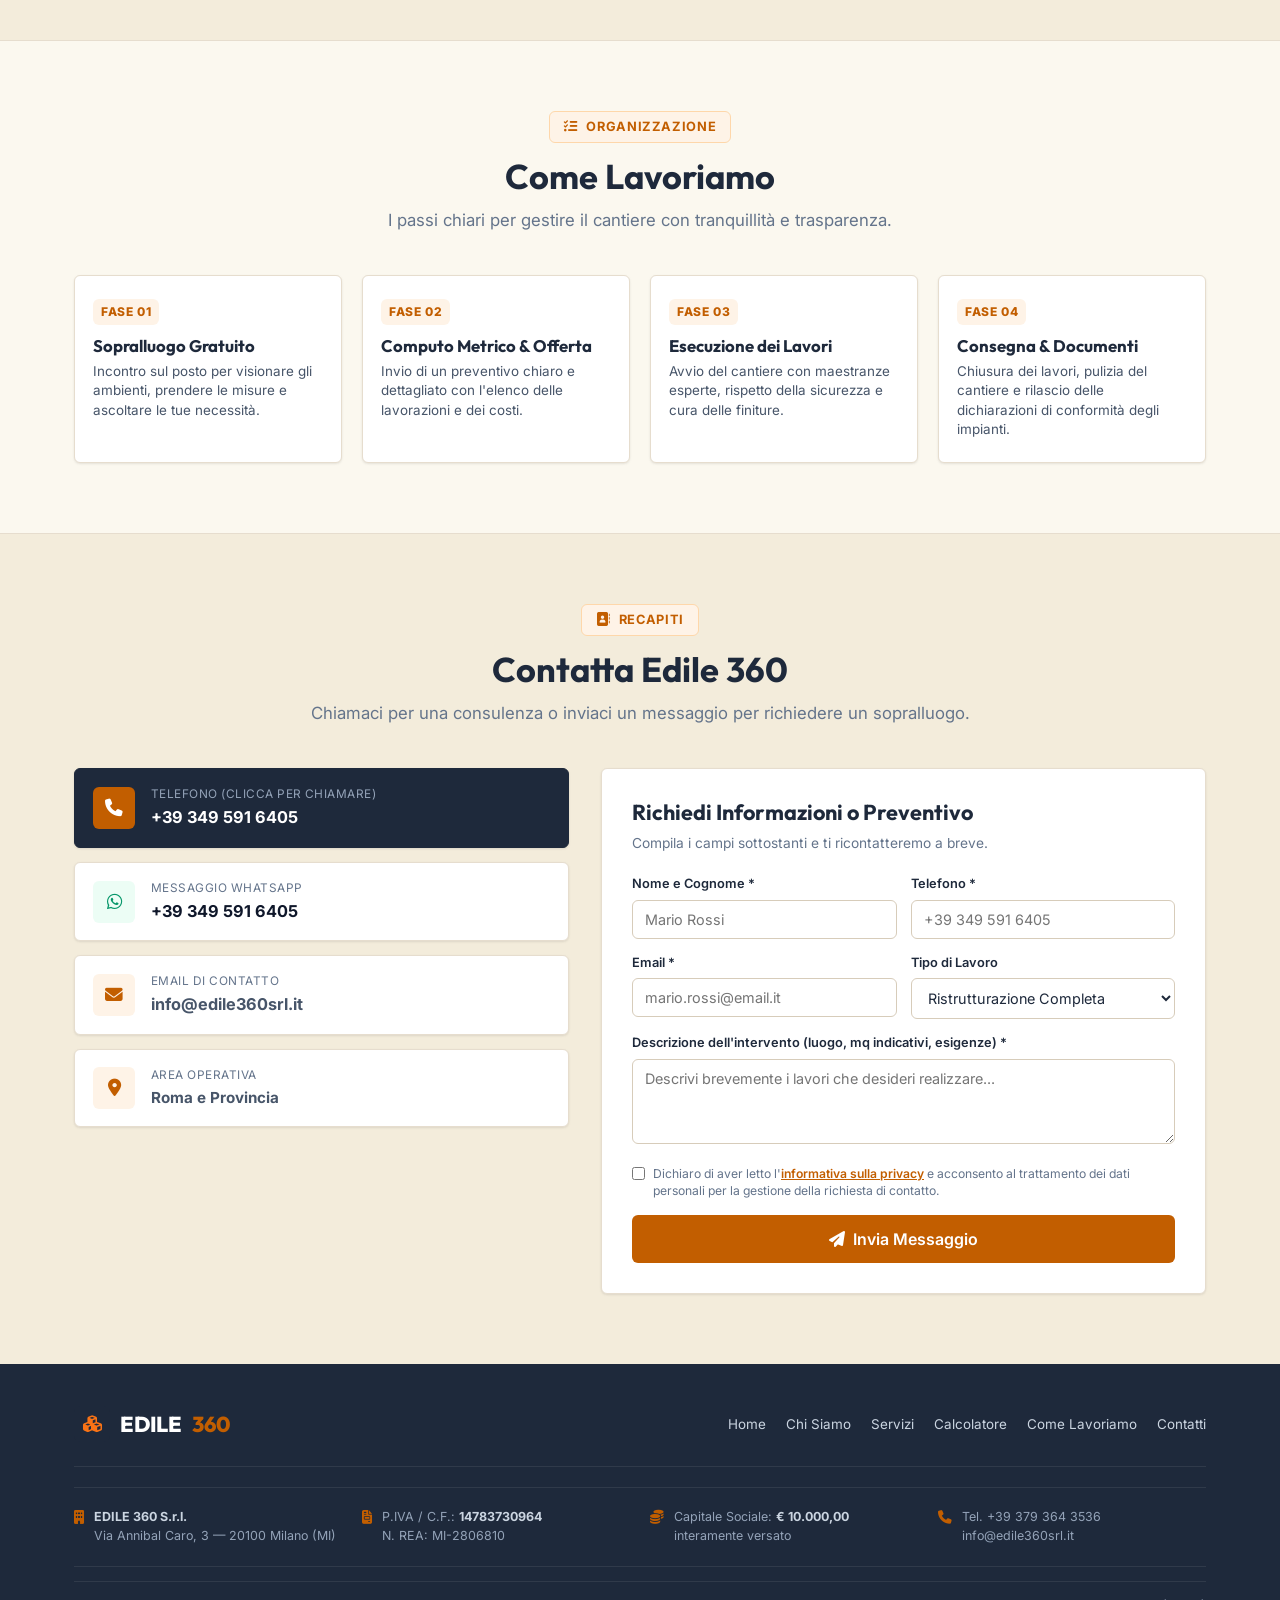
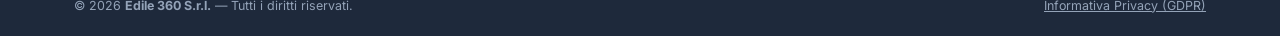
==== commit 7d3a08af: "prod contatti" ====
--- a/index.html
+++ b/index.html
@@ -1,12 +1,14 @@
 <!DOCTYPE html>
 <html lang="it">
+
 <head>
   <meta charset="UTF-8">
   <meta name="viewport" content="width=device-width, initial-scale=1.0">
   <title>Edile 360 | Impresa Edile & Ristrutturazioni</title>
-  <meta name="description" content="Edile 360 è un'impresa edile specializzata in ristrutturazioni complete, nuove costruzioni ed efficientamento energetico. Preventivi chiari e sopralluoghi gratuiti.">
+  <meta name="description"
+    content="Edile 360 è un'impresa edile specializzata in ristrutturazioni complete, nuove costruzioni ed efficientamento energetico. Preventivi chiari e sopralluoghi gratuiti.">
   <meta name="robots" content="noindex, nofollow">
-  
+
   <!-- Open Graph -->
   <meta property="og:title" content="Edile 360 | Impresa Edile & Ristrutturazioni">
   <meta property="og:description" content="Professionalità, serietà e rispetto dei tempi per la tua casa o azienda.">
@@ -15,7 +17,9 @@
   <!-- Google Fonts: Outfit & Inter -->
   <link rel="preconnect" href="https://fonts.googleapis.com">
   <link rel="preconnect" href="https://fonts.gstatic.com" crossorigin>
-  <link href="https://fonts.googleapis.com/css2?family=Inter:wght@400;500;600;700&family=Outfit:wght@600;700;800&display=swap" rel="stylesheet">
+  <link
+    href="https://fonts.googleapis.com/css2?family=Inter:wght@400;500;600;700&family=Outfit:wght@600;700;800&display=swap"
+    rel="stylesheet">
 
   <!-- FontAwesome Icons -->
   <link rel="stylesheet" href="https://cdnjs.cloudflare.com/ajax/libs/font-awesome/6.5.1/css/all.min.css">
@@ -24,21 +28,23 @@
   <link rel="stylesheet" href="css/style.css?v=3.3">
 
   <!-- Favicon -->
-  <link rel="icon" href="data:image/svg+xml,<svg xmlns='http://www.w3.org/2000/svg' viewBox='0 0 100 100'><circle cx='50' cy='50' r='48' fill='%231e293b'/><path d='M30 70 L50 25 L70 70 Z' fill='%23b45309'/><circle cx='50' cy='55' r='12' fill='%23ffffff'/></svg>">
+  <link rel="icon"
+    href="data:image/svg+xml,<svg xmlns='http://www.w3.org/2000/svg' viewBox='0 0 100 100'><circle cx='50' cy='50' r='48' fill='%231e293b'/><path d='M30 70 L50 25 L70 70 Z' fill='%23b45309'/><circle cx='50' cy='55' r='12' fill='%23ffffff'/></svg>">
 </head>
+
 <body>
 
   <!-- ================= TOP CONTACT BAR ================= -->
   <div class="top-bar">
     <div class="container top-bar-content">
       <div class="top-bar-links">
-        <a href="tel:+393495916405" class="top-bar-item">
+        <a href="tel:+393392877325" class="top-bar-item">
           <i class="fa-solid fa-phone"></i>
           <span>+39 349 591 6405</span>
         </a>
-        <a href="mailto:ecoppola23@gmail.com" class="top-bar-item">
+        <a href="mailto: info@edile360srl.it" class="top-bar-item">
           <i class="fa-solid fa-envelope"></i>
-          <span>ecoppola23@gmail.com</span>
+          <span> info@edile360srl.it</span>
         </a>
       </div>
       <div>
@@ -69,7 +75,7 @@
       </nav>
 
       <div class="nav-cta-group">
-        <a href="tel:+393495916405" class="nav-phone-chip">
+        <a href="tel:+393392877325" class="nav-phone-chip">
           <i class="fa-solid fa-phone"></i> 349 591 6405
         </a>
         <a href="#contatti" class="btn btn-primary btn-sm">
@@ -93,20 +99,21 @@
               <i class="fa-solid fa-trowel-bricks"></i>
               <span>Impresa Edile • Costruzioni & Ristrutturazioni</span>
             </div>
-            
+
             <h1 class="hero-title">
               Esperienza e solidità per la tua casa a <span class="highlight">360 Gradi</span>.
             </h1>
-            
+
             <p class="hero-description">
-              Ci occupiamo di ogni fase del lavoro: dalla consulenza iniziale alla posa in opera con maestranze qualificate. Preventivi dettagliati, trasparenza sui costi e assistenza continua.
+              Ci occupiamo di ogni fase del lavoro: dalla consulenza iniziale alla posa in opera con maestranze
+              qualificate. Preventivi dettagliati, trasparenza sui costi e assistenza continua.
             </p>
 
             <div class="hero-actions">
               <a href="#calcolatore" class="btn btn-primary btn-lg">
                 <i class="fa-solid fa-calculator"></i> Calcola Stima Preventivo
               </a>
-              <a href="tel:+393495916405" class="btn btn-outline-dark btn-lg">
+              <a href="tel:+393392877325" class="btn btn-outline-dark btn-lg">
                 <i class="fa-solid fa-phone"></i> Chiama Direttamente
               </a>
             </div>
@@ -152,7 +159,8 @@
         <div class="section-header">
           <div class="badge-chip"><i class="fa-solid fa-building"></i> L'Azienda</div>
           <h2 class="section-title">Professionalità sul Cantiere</h2>
-          <p class="section-subtitle">Lavoriamo con serietà e attenzione al dettaglio per realizzare interventi edili duraturi e ben rifiniti.</p>
+          <p class="section-subtitle">Lavoriamo con serietà e attenzione al dettaglio per realizzare interventi edili
+            duraturi e ben rifiniti.</p>
         </div>
 
         <div class="about-features-grid">
@@ -197,7 +205,8 @@
         <div class="section-header">
           <div class="badge-chip"><i class="fa-solid fa-hammer"></i> Interventi</div>
           <h2 class="section-title">I Nostri Servizi</h2>
-          <p class="section-subtitle">Realizziamo interventi edili per appartamenti, villette, condomini e locali commerciali.</p>
+          <p class="section-subtitle">Realizziamo interventi edili per appartamenti, villette, condomini e locali
+            commerciali.</p>
         </div>
 
         <div class="services-grid">
@@ -210,14 +219,16 @@
             <div class="service-card-body">
               <div>
                 <h3>Ristrutturazioni Complete</h3>
-                <p>Rinnovamento totale dell'appartamento: demolizioni, massetti, impianti certificati, pavimentazioni e tinteggiature.</p>
+                <p>Rinnovamento totale dell'appartamento: demolizioni, massetti, impianti certificati, pavimentazioni e
+                  tinteggiature.</p>
                 <div class="service-tags-row">
                   <span class="service-mini-tag">Impianti</span>
                   <span class="service-mini-tag">Pavimenti</span>
                   <span class="service-mini-tag">Finiture</span>
                 </div>
               </div>
-              <a href="#contatti" class="service-action-link">Contattaci per info <i class="fa-solid fa-arrow-right"></i></a>
+              <a href="#contatti" class="service-action-link">Contattaci per info <i
+                  class="fa-solid fa-arrow-right"></i></a>
             </div>
           </div>
 
@@ -230,13 +241,15 @@
             <div class="service-card-body">
               <div>
                 <h3>Nuove Costruzioni & Ville</h3>
-                <p>Realizzazione di nuove strutture residenziali e ampliamenti volumetrici nel rispetto delle normative antisismiche vigenti.</p>
+                <p>Realizzazione di nuove strutture residenziali e ampliamenti volumetrici nel rispetto delle normative
+                  antisismiche vigenti.</p>
                 <div class="service-tags-row">
                   <span class="service-mini-tag">Opere Murarie</span>
                   <span class="service-mini-tag">Cemento Armato</span>
                 </div>
               </div>
-              <a href="#contatti" class="service-action-link">Contattaci per info <i class="fa-solid fa-arrow-right"></i></a>
+              <a href="#contatti" class="service-action-link">Contattaci per info <i
+                  class="fa-solid fa-arrow-right"></i></a>
             </div>
           </div>
 
@@ -249,13 +262,15 @@
             <div class="service-card-body">
               <div>
                 <h3>Cappotto Termico & Isolamenti</h3>
-                <p>Posa di isolamento a cappotto per facciate esterne per migliorare l'efficienza energetica e il comfort termico dell'edificio.</p>
+                <p>Posa di isolamento a cappotto per facciate esterne per migliorare l'efficienza energetica e il
+                  comfort termico dell'edificio.</p>
                 <div class="service-tags-row">
                   <span class="service-mini-tag">Isolamento Termico</span>
                   <span class="service-mini-tag">Risparmio Energetico</span>
                 </div>
               </div>
-              <a href="#contatti" class="service-action-link">Contattaci per info <i class="fa-solid fa-arrow-right"></i></a>
+              <a href="#contatti" class="service-action-link">Contattaci per info <i
+                  class="fa-solid fa-arrow-right"></i></a>
             </div>
           </div>
 
@@ -268,13 +283,15 @@
             <div class="service-card-body">
               <div>
                 <h3>Rifacimento Tetti & Facciate</h3>
-                <p>Manutenzione e rifacimento coperture, impermeabilizzazione terrazzi con guaine liquide o bituminose, ripristino intonaci e cornicioni.</p>
+                <p>Manutenzione e rifacimento coperture, impermeabilizzazione terrazzi con guaine liquide o bituminose,
+                  ripristino intonaci e cornicioni.</p>
                 <div class="service-tags-row">
                   <span class="service-mini-tag">Impermeabilizzazione</span>
                   <span class="service-mini-tag">Balconi & Tetti</span>
                 </div>
               </div>
-              <a href="#contatti" class="service-action-link">Contattaci per info <i class="fa-solid fa-arrow-right"></i></a>
+              <a href="#contatti" class="service-action-link">Contattaci per info <i
+                  class="fa-solid fa-arrow-right"></i></a>
             </div>
           </div>
 
@@ -287,13 +304,15 @@
             <div class="service-card-body">
               <div>
                 <h3>Ristrutturazione Bagni & Cucine</h3>
-                <p>Rifacimento completo delle tubature idriche, sostituzione vasca con doccia, posa piastrelle, sanitari e rubinetteria.</p>
+                <p>Rifacimento completo delle tubature idriche, sostituzione vasca con doccia, posa piastrelle, sanitari
+                  e rubinetteria.</p>
                 <div class="service-tags-row">
                   <span class="service-mini-tag">Impianto Idraulico</span>
                   <span class="service-mini-tag">Posa Piastrelle</span>
                 </div>
               </div>
-              <a href="#contatti" class="service-action-link">Contattaci per info <i class="fa-solid fa-arrow-right"></i></a>
+              <a href="#contatti" class="service-action-link">Contattaci per info <i
+                  class="fa-solid fa-arrow-right"></i></a>
             </div>
           </div>
 
@@ -306,14 +325,16 @@
             <div class="service-card-body">
               <div>
                 <h3>Massetti, Cartongesso & Pavimenti</h3>
-                <p>Realizzazione di massetti tradizionali e autolivellanti, pareti divisorie e controsoffitti in cartongesso, posa di pavimenti e rivestimenti.</p>
+                <p>Realizzazione di massetti tradizionali e autolivellanti, pareti divisorie e controsoffitti in
+                  cartongesso, posa di pavimenti e rivestimenti.</p>
                 <div class="service-tags-row">
                   <span class="service-mini-tag">Massetti</span>
                   <span class="service-mini-tag">Cartongesso</span>
                   <span class="service-mini-tag">Pavimenti</span>
                 </div>
               </div>
-              <a href="#contatti" class="service-action-link">Contattaci per info <i class="fa-solid fa-arrow-right"></i></a>
+              <a href="#contatti" class="service-action-link">Contattaci per info <i
+                  class="fa-solid fa-arrow-right"></i></a>
             </div>
           </div>
         </div>
@@ -326,7 +347,8 @@
         <div class="section-header">
           <div class="badge-chip"><i class="fa-solid fa-calculator"></i> Stima Orientativa</div>
           <h2 class="section-title">Calcola una Stima di Spesa</h2>
-          <p class="section-subtitle">Uno strumento pratico per farti un'idea preliminare dei costi prima del sopralluogo tecnico.</p>
+          <p class="section-subtitle">Uno strumento pratico per farti un'idea preliminare dei costi prima del
+            sopralluogo tecnico.</p>
         </div>
 
         <div class="calc-fresh-container">
@@ -384,7 +406,8 @@
             <div class="calc-estimate-left">
               <span class="est-label">Fascia di investimento stimata</span>
               <div class="est-price" id="calc-price-result">€ 76.500 - € 97.750</div>
-              <span class="est-sub">*Stima preliminare orientativa (manodopera e materiali). Il costo effettivo viene confermato con computo metrico dopo il sopralluogo gratuito.</span>
+              <span class="est-sub">*Stima preliminare orientativa (manodopera e materiali). Il costo effettivo viene
+                confermato con computo metrico dopo il sopralluogo gratuito.</span>
             </div>
             <button id="calc-apply-btn" class="btn btn-primary btn-lg">
               <i class="fa-solid fa-paper-plane"></i> Richiedi Sopralluogo su questa Stima
@@ -425,7 +448,8 @@
           <div class="step-card">
             <span class="step-number-badge">Fase 04</span>
             <h4>Consegna & Documenti</h4>
-            <p>Chiusura dei lavori, pulizia del cantiere e rilascio delle dichiarazioni di conformità degli impianti.</p>
+            <p>Chiusura dei lavori, pulizia del cantiere e rilascio delle dichiarazioni di conformità degli impianti.
+            </p>
           </div>
         </div>
       </div>
@@ -437,14 +461,15 @@
         <div class="section-header">
           <div class="badge-chip"><i class="fa-solid fa-address-book"></i> Recapiti</div>
           <h2 class="section-title">Contatta Edile 360</h2>
-          <p class="section-subtitle">Chiamaci per una consulenza o inviaci un messaggio per richiedere un sopralluogo.</p>
+          <p class="section-subtitle">Chiamaci per una consulenza o inviaci un messaggio per richiedere un sopralluogo.
+          </p>
         </div>
 
         <div class="contact-layout-fresh">
           <!-- Fast Actions -->
           <div class="contact-fast-cards">
             <!-- Call -->
-            <a href="tel:+393495916405" class="fast-card featured-call">
+            <a href="tel:+393392877325" class="fast-card featured-call">
               <div class="fast-card-icon">
                 <i class="fa-solid fa-phone"></i>
               </div>
@@ -455,7 +480,8 @@
             </a>
 
             <!-- WhatsApp -->
-            <a href="https://wa.me/393495916405?text=Salve%20Edile%20360,%20vorrei%20informazioni%20per%20un%20preventivo" target="_blank" rel="noopener" class="fast-card">
+            <a href="https://wa.me/393392877325?text=Salve%20Edile%20360,%20vorrei%20informazioni%20per%20un%20preventivo"
+              target="_blank" rel="noopener" class="fast-card">
               <div class="fast-card-icon" style="background: #ecfdf5; color: #059669;">
                 <i class="fa-brands fa-whatsapp"></i>
               </div>
@@ -466,13 +492,13 @@
             </a>
 
             <!-- Email -->
-            <a href="mailto:ecoppola23@gmail.com" class="fast-card">
+            <a href="mailto: info@edile360srl.it" class="fast-card">
               <div class="fast-card-icon">
                 <i class="fa-solid fa-envelope"></i>
               </div>
               <div class="fast-card-info">
                 <span class="label">Email di Contatto</span>
-                <span class="val">ecoppola23@gmail.com</span>
+                <span class="val"> info@edile360srl.it</span>
               </div>
             </a>
 
@@ -508,7 +534,8 @@
               <div class="form-row-2">
                 <div class="form-group-clean">
                   <label for="contact-email">Email *</label>
-                  <input type="email" id="contact-email" class="form-input-clean" placeholder="mario.rossi@email.it" required>
+                  <input type="email" id="contact-email" class="form-input-clean" placeholder="mario.rossi@email.it"
+                    required>
                 </div>
                 <div class="form-group-clean">
                   <label for="contact-service">Tipo di Lavoro</label>
@@ -525,12 +552,16 @@
 
               <div class="form-group-clean">
                 <label for="contact-message">Descrizione dell'intervento (luogo, mq indicativi, esigenze) *</label>
-                <textarea id="contact-message" class="form-input-clean" rows="3" placeholder="Descrivi brevemente i lavori che desideri realizzare..." required></textarea>
+                <textarea id="contact-message" class="form-input-clean" rows="3"
+                  placeholder="Descrivi brevemente i lavori che desideri realizzare..." required></textarea>
               </div>
 
               <label class="privacy-check-label">
                 <input type="checkbox" id="contact-privacy" required>
-                <span>Dichiaro di aver letto l'<a href="informativa-privacy.html" target="_blank" style="color: #c25e00; font-weight: 600; text-decoration: underline;">informativa sulla privacy</a> e acconsento al trattamento dei dati personali per la gestione della richiesta di contatto.</span>
+                <span>Dichiaro di aver letto l'<a href="Informativa Privacy\Informativa Privacy Edile 360.pdf"
+                    target="_blank" style="color: #c25e00; font-weight: 600; text-decoration: underline;">informativa
+                    sulla privacy</a> e acconsento al trattamento dei dati personali per la gestione della richiesta di
+                  contatto.</span>
               </label>
 
               <button type="submit" class="btn btn-primary btn-lg btn-block">
@@ -582,7 +613,7 @@
           <div class="footer-legal-item">
             <i class="fa-solid fa-phone"></i>
             <span><a href="tel:+393793643536" style="color: #94a3b8;">Tel. +39 379 364 3536</a><br>
-            <a href="mailto:info@edile360srl.it" style="color: #94a3b8;">info@edile360srl.it</a></span>
+              <a href="mailto:info@edile360srl.it" style="color: #94a3b8;">info@edile360srl.it</a></span>
           </div>
         </div>
       </div>
@@ -596,10 +627,11 @@
 
   <!-- ================= FLOATING ACTION BUTTONS ================= -->
   <div class="floating-actions">
-    <a href="https://wa.me/393495916405?text=Salve%20Edile%20360,%20vorrei%20richiedere%20un%20preventivo" target="_blank" rel="noopener" class="floating-btn floating-whatsapp" title="Contattaci su WhatsApp">
+    <a href="https://wa.me/393392877325?text=Salve%20Edile%20360,%20vorrei%20richiedere%20un%20preventivo"
+      target="_blank" rel="noopener" class="floating-btn floating-whatsapp" title="Contattaci su WhatsApp">
       <i class="fa-brands fa-whatsapp"></i>
     </a>
-    <a href="tel:+393495916405" class="floating-btn floating-phone" title="Chiama Ora">
+    <a href="tel:+393392877325" class="floating-btn floating-phone" title="Chiama Ora">
       <i class="fa-solid fa-phone"></i>
     </a>
     <button class="scroll-to-top" title="Torna in cima" aria-label="Torna in cima">
@@ -616,4 +648,5 @@
   <!-- Main JS -->
   <script src="js/main.js?v=3.2"></script>
 </body>
-</html>
+
+</html>
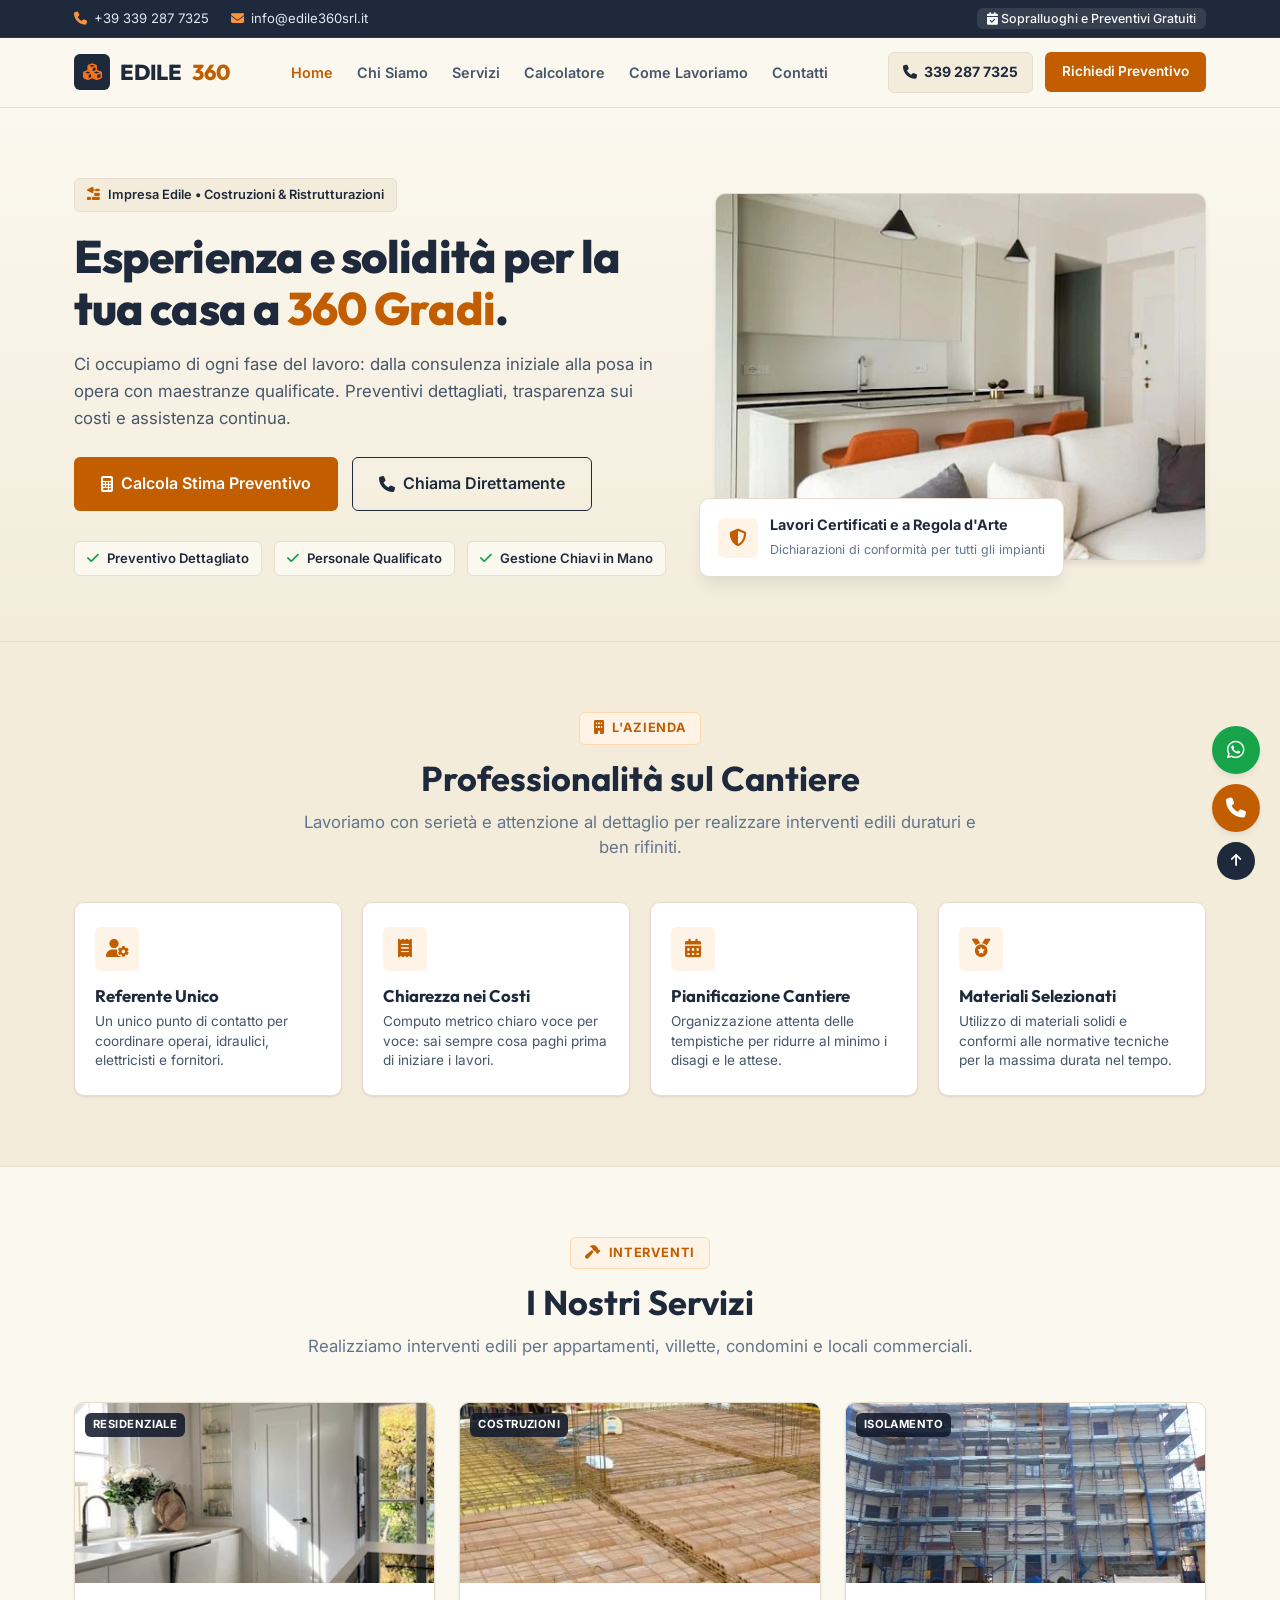
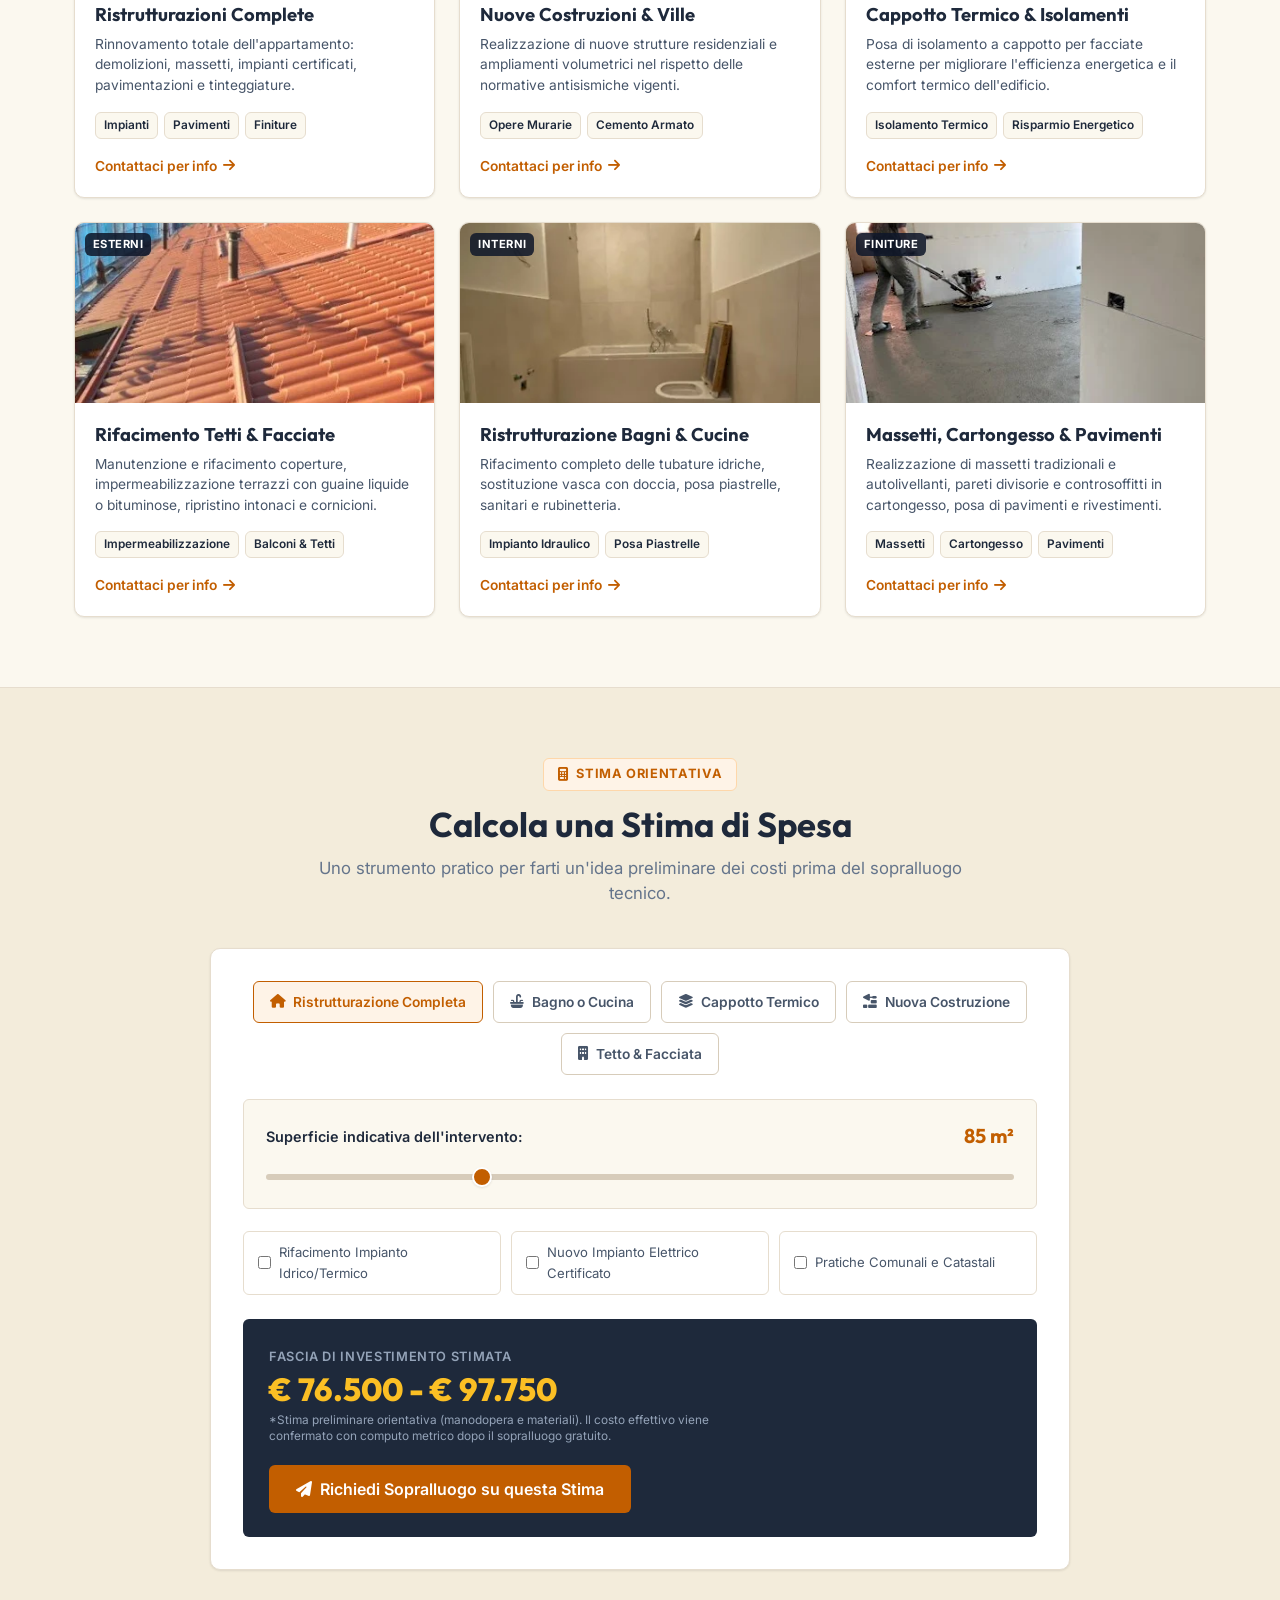
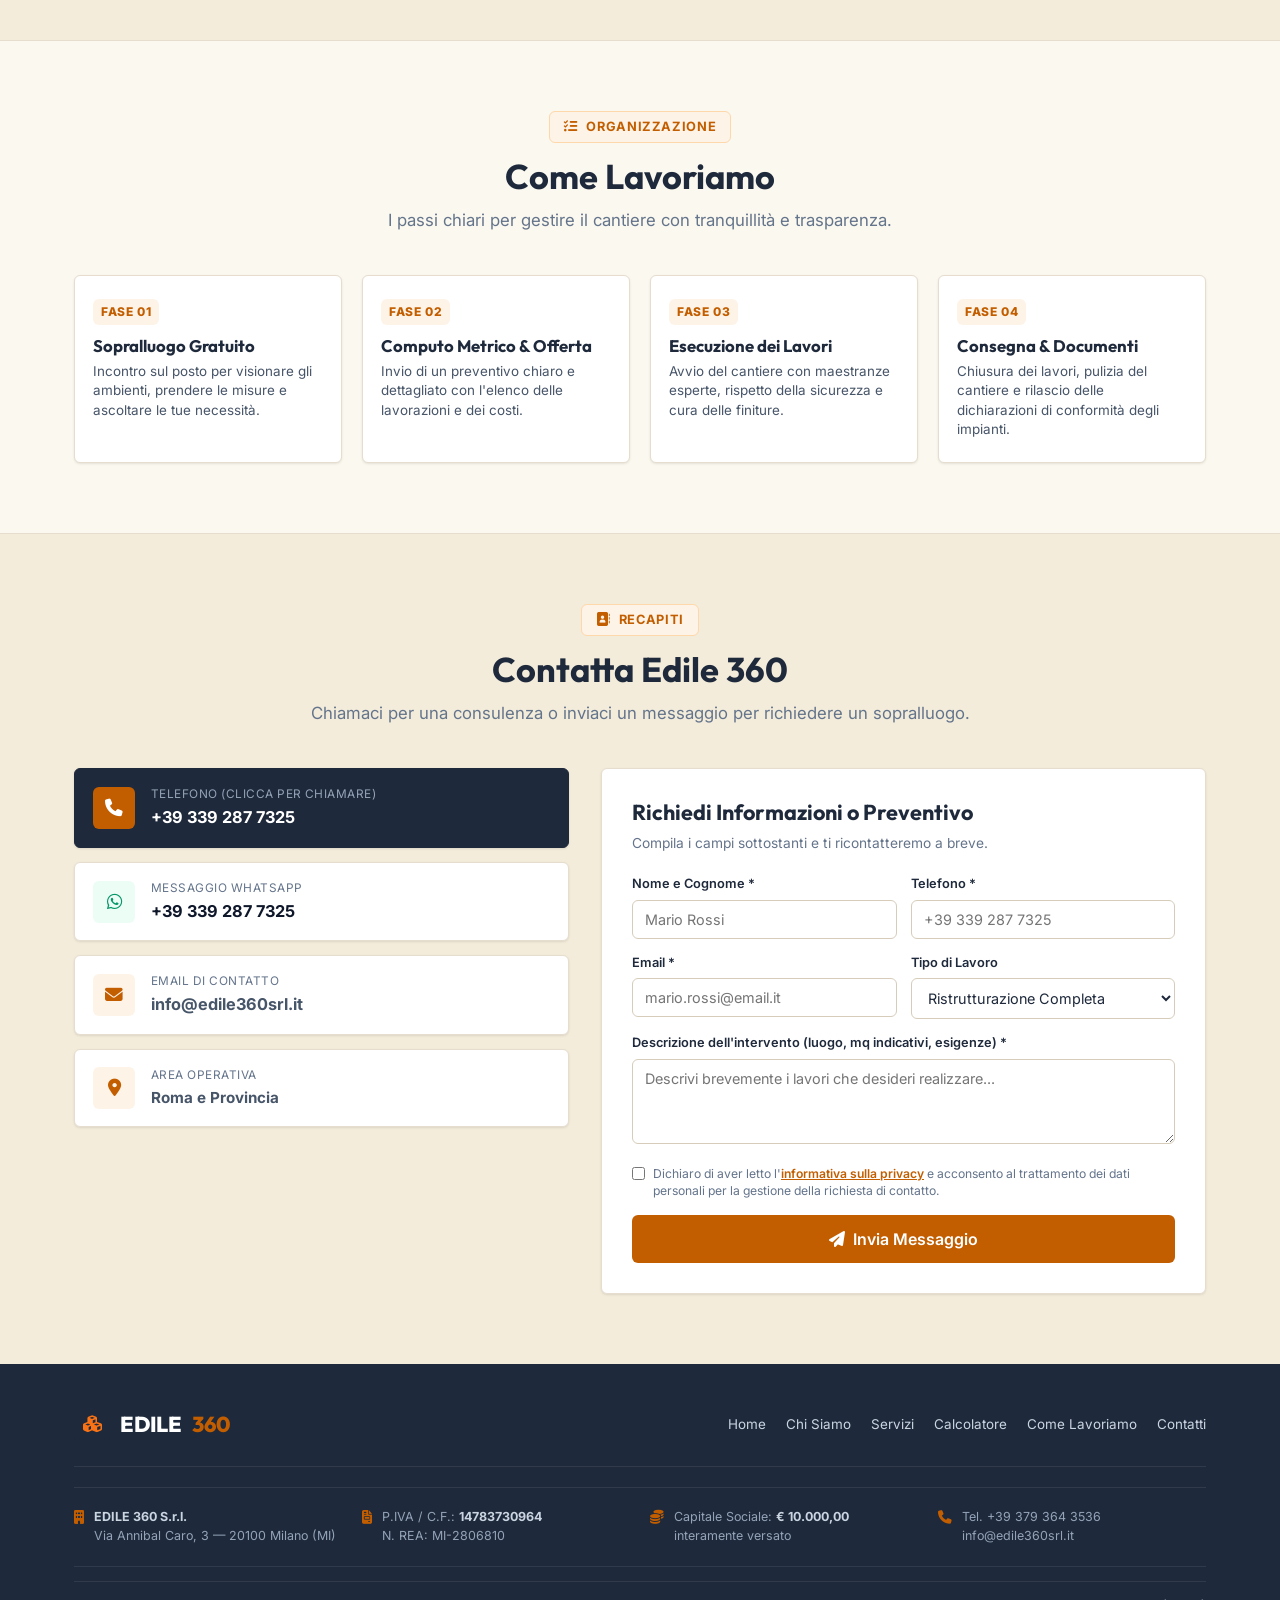
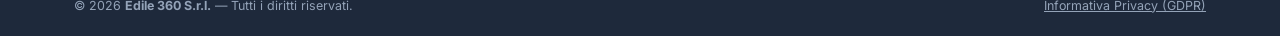
==== commit 843b8a7f: "fix numero di telefono" ====
--- a/index.html
+++ b/index.html
@@ -40,7 +40,7 @@
       <div class="top-bar-links">
         <a href="tel:+393392877325" class="top-bar-item">
           <i class="fa-solid fa-phone"></i>
-          <span>+39 349 591 6405</span>
+          <span>+39 339 287 7325</span>
         </a>
         <a href="mailto: info@edile360srl.it" class="top-bar-item">
           <i class="fa-solid fa-envelope"></i>
@@ -76,7 +76,7 @@
 
       <div class="nav-cta-group">
         <a href="tel:+393392877325" class="nav-phone-chip">
-          <i class="fa-solid fa-phone"></i> 349 591 6405
+          <i class="fa-solid fa-phone"></i> 339 287 7325
         </a>
         <a href="#contatti" class="btn btn-primary btn-sm">
           Richiedi Preventivo
@@ -475,7 +475,7 @@
               </div>
               <div class="fast-card-info">
                 <span class="label">Telefono (Clicca per chiamare)</span>
-                <span class="val">+39 349 591 6405</span>
+                <span class="val">+39 339 287 7325</span>
               </div>
             </a>
 
@@ -487,7 +487,7 @@
               </div>
               <div class="fast-card-info">
                 <span class="label">Messaggio WhatsApp</span>
-                <span class="val" style="color: #0f172a;">+39 349 591 6405</span>
+                <span class="val" style="color: #0f172a;">+39 339 287 7325</span>
               </div>
             </a>
 
@@ -527,7 +527,7 @@
                 </div>
                 <div class="form-group-clean">
                   <label for="contact-phone">Telefono *</label>
-                  <input type="tel" id="contact-phone" class="form-input-clean" placeholder="+39 349 591 6405" required>
+                  <input type="tel" id="contact-phone" class="form-input-clean" placeholder="+39 339 287 7325" required>
                 </div>
               </div>
 
